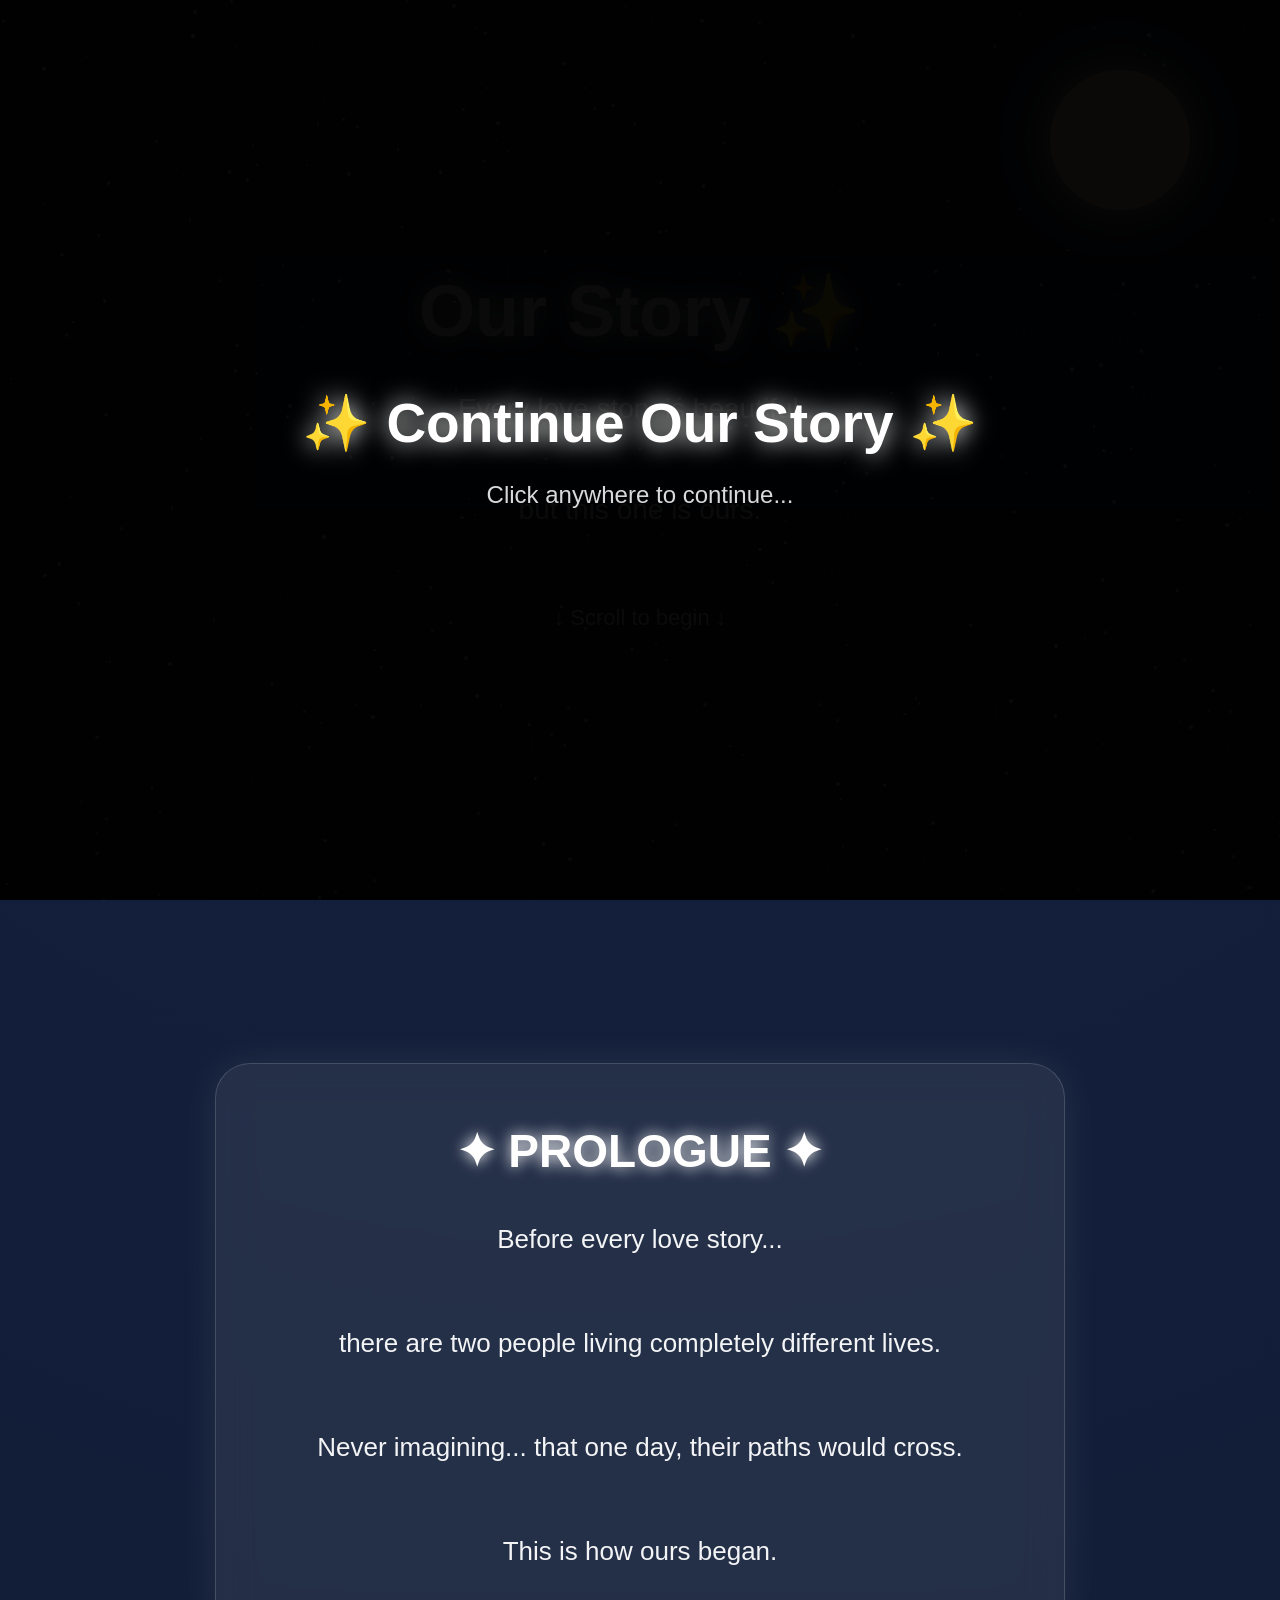
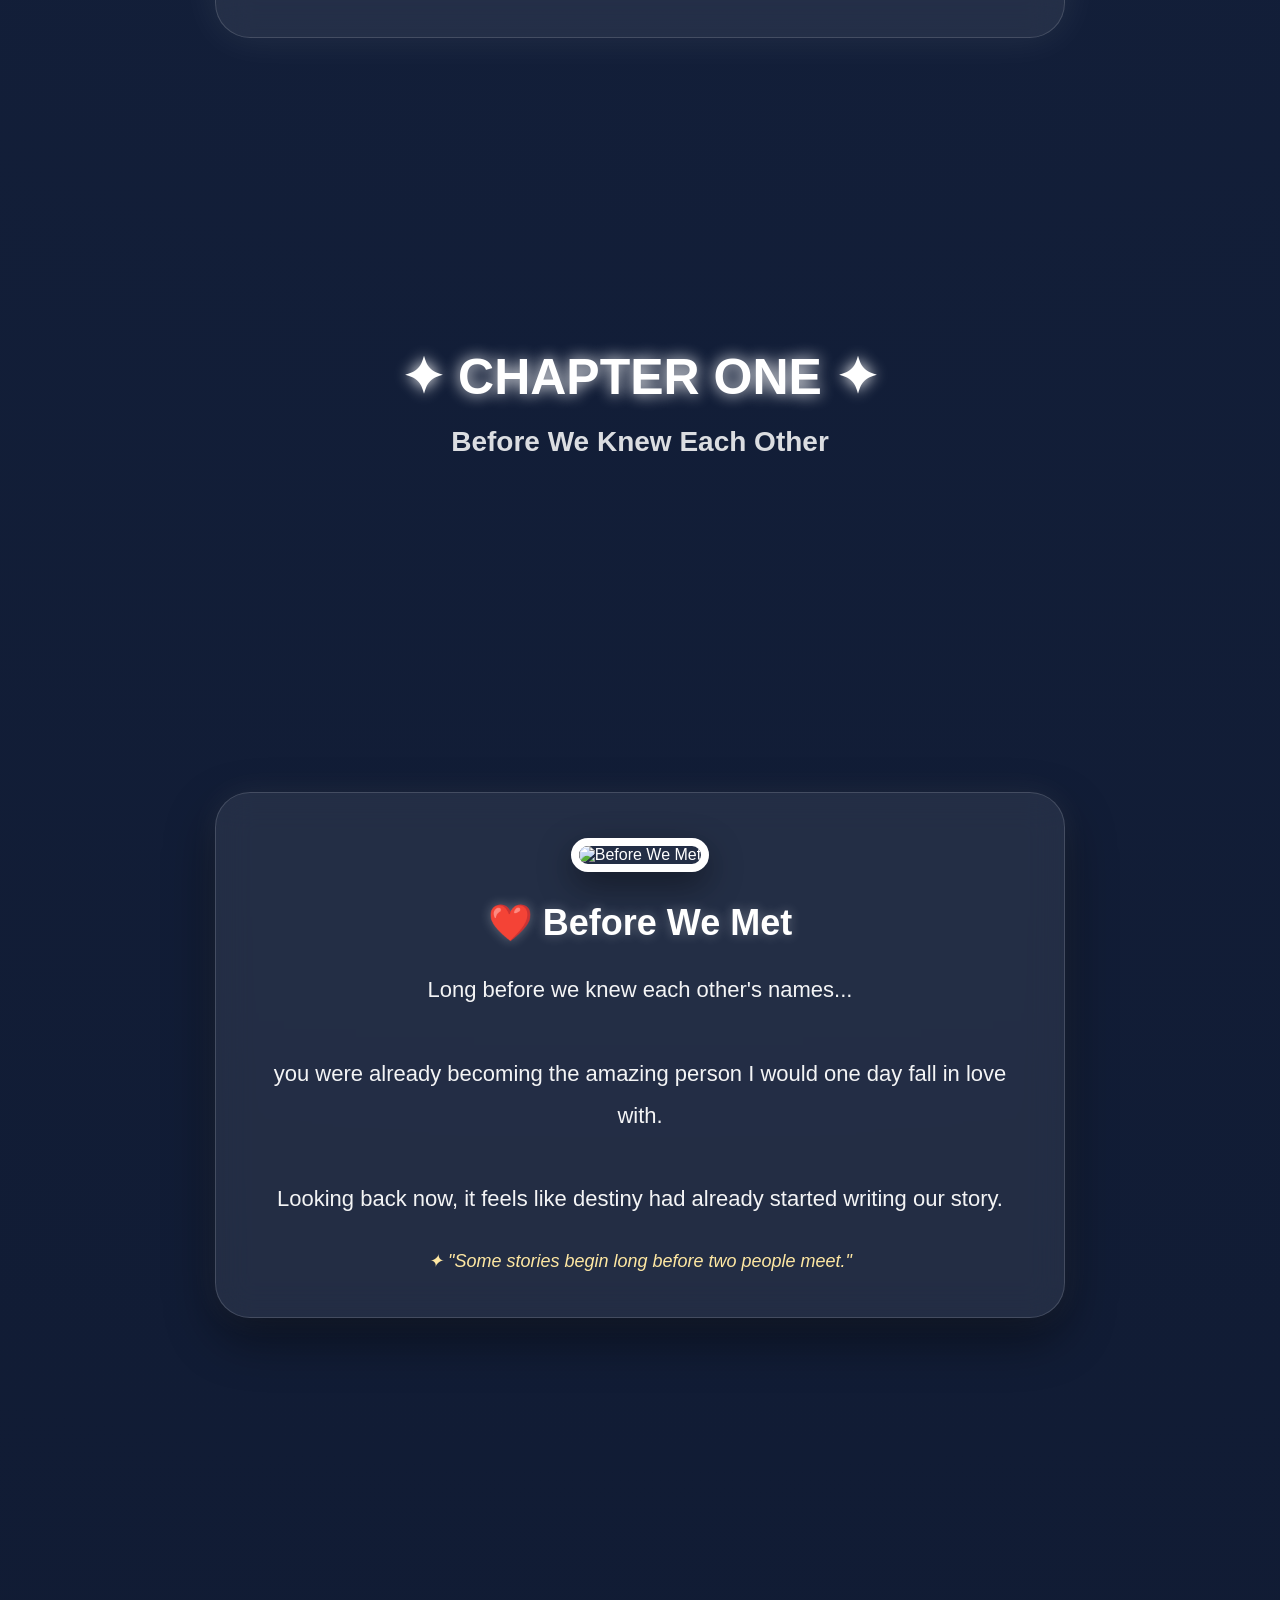
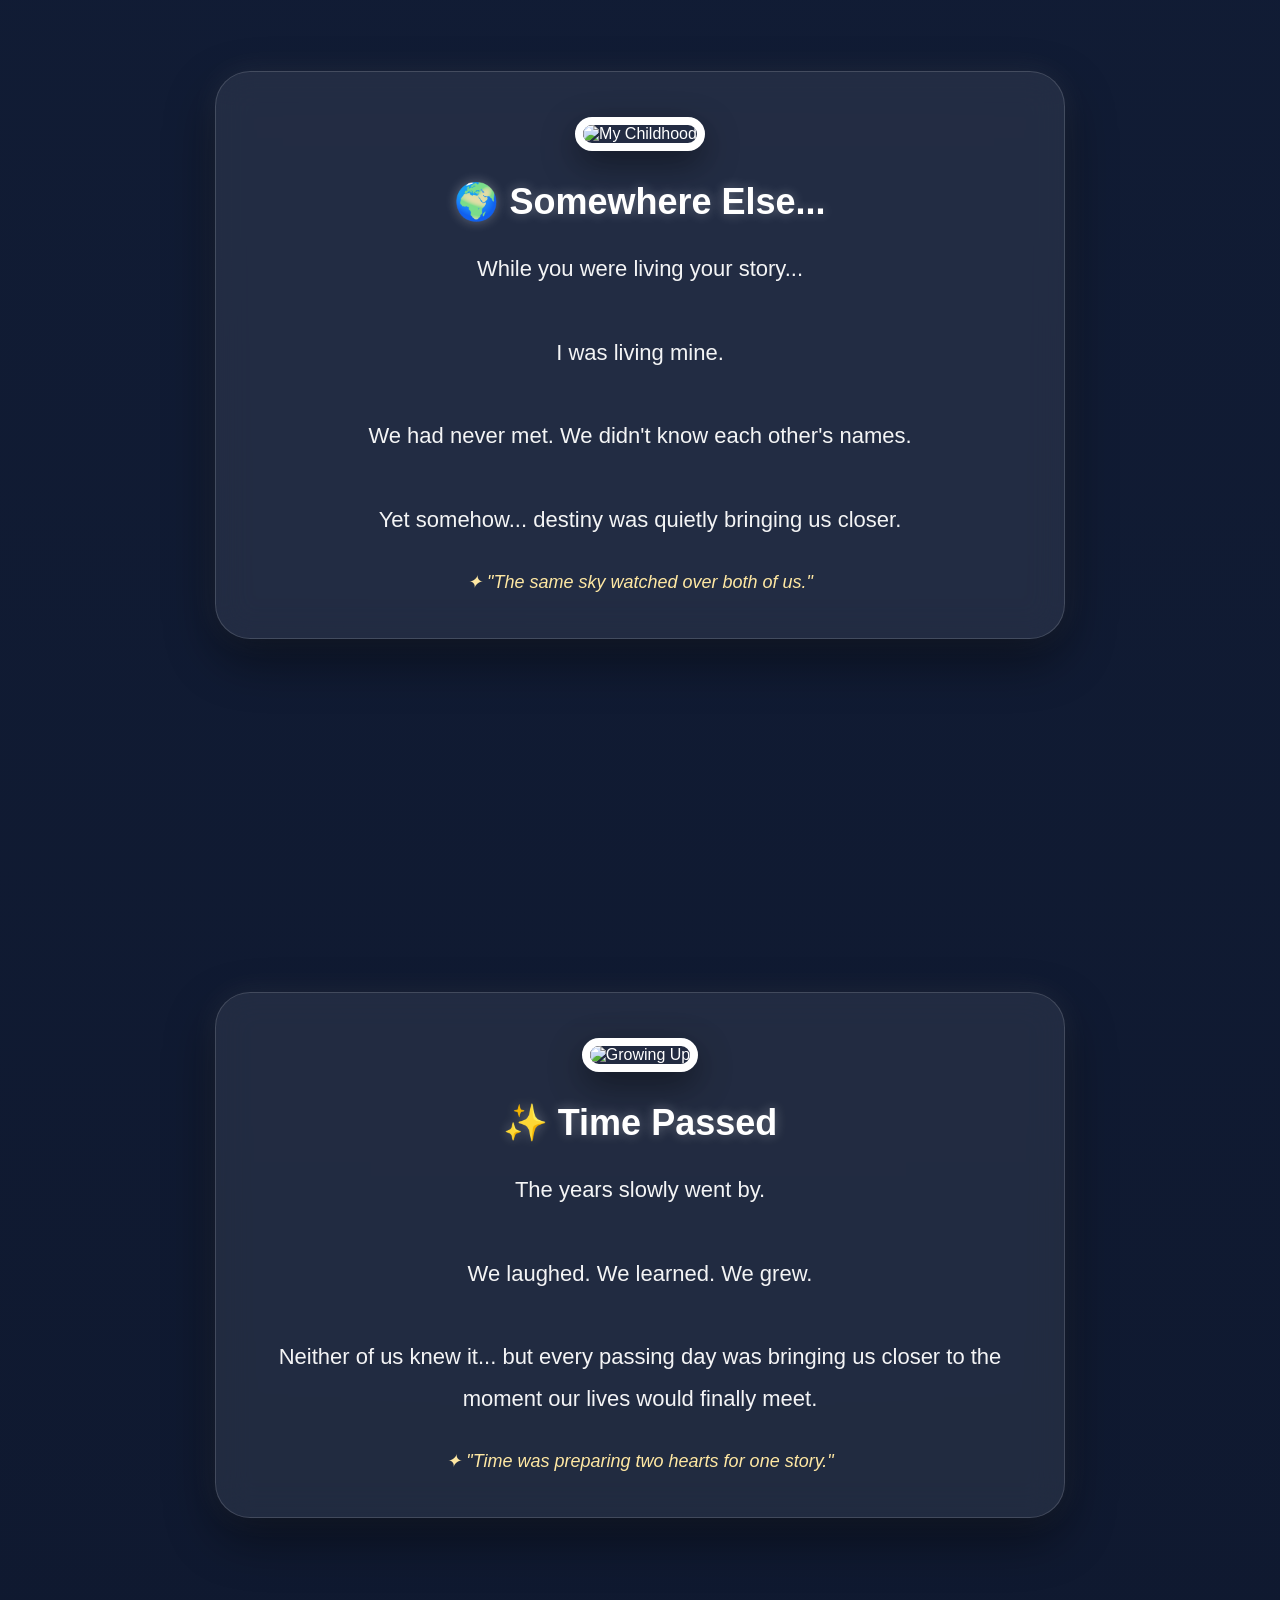
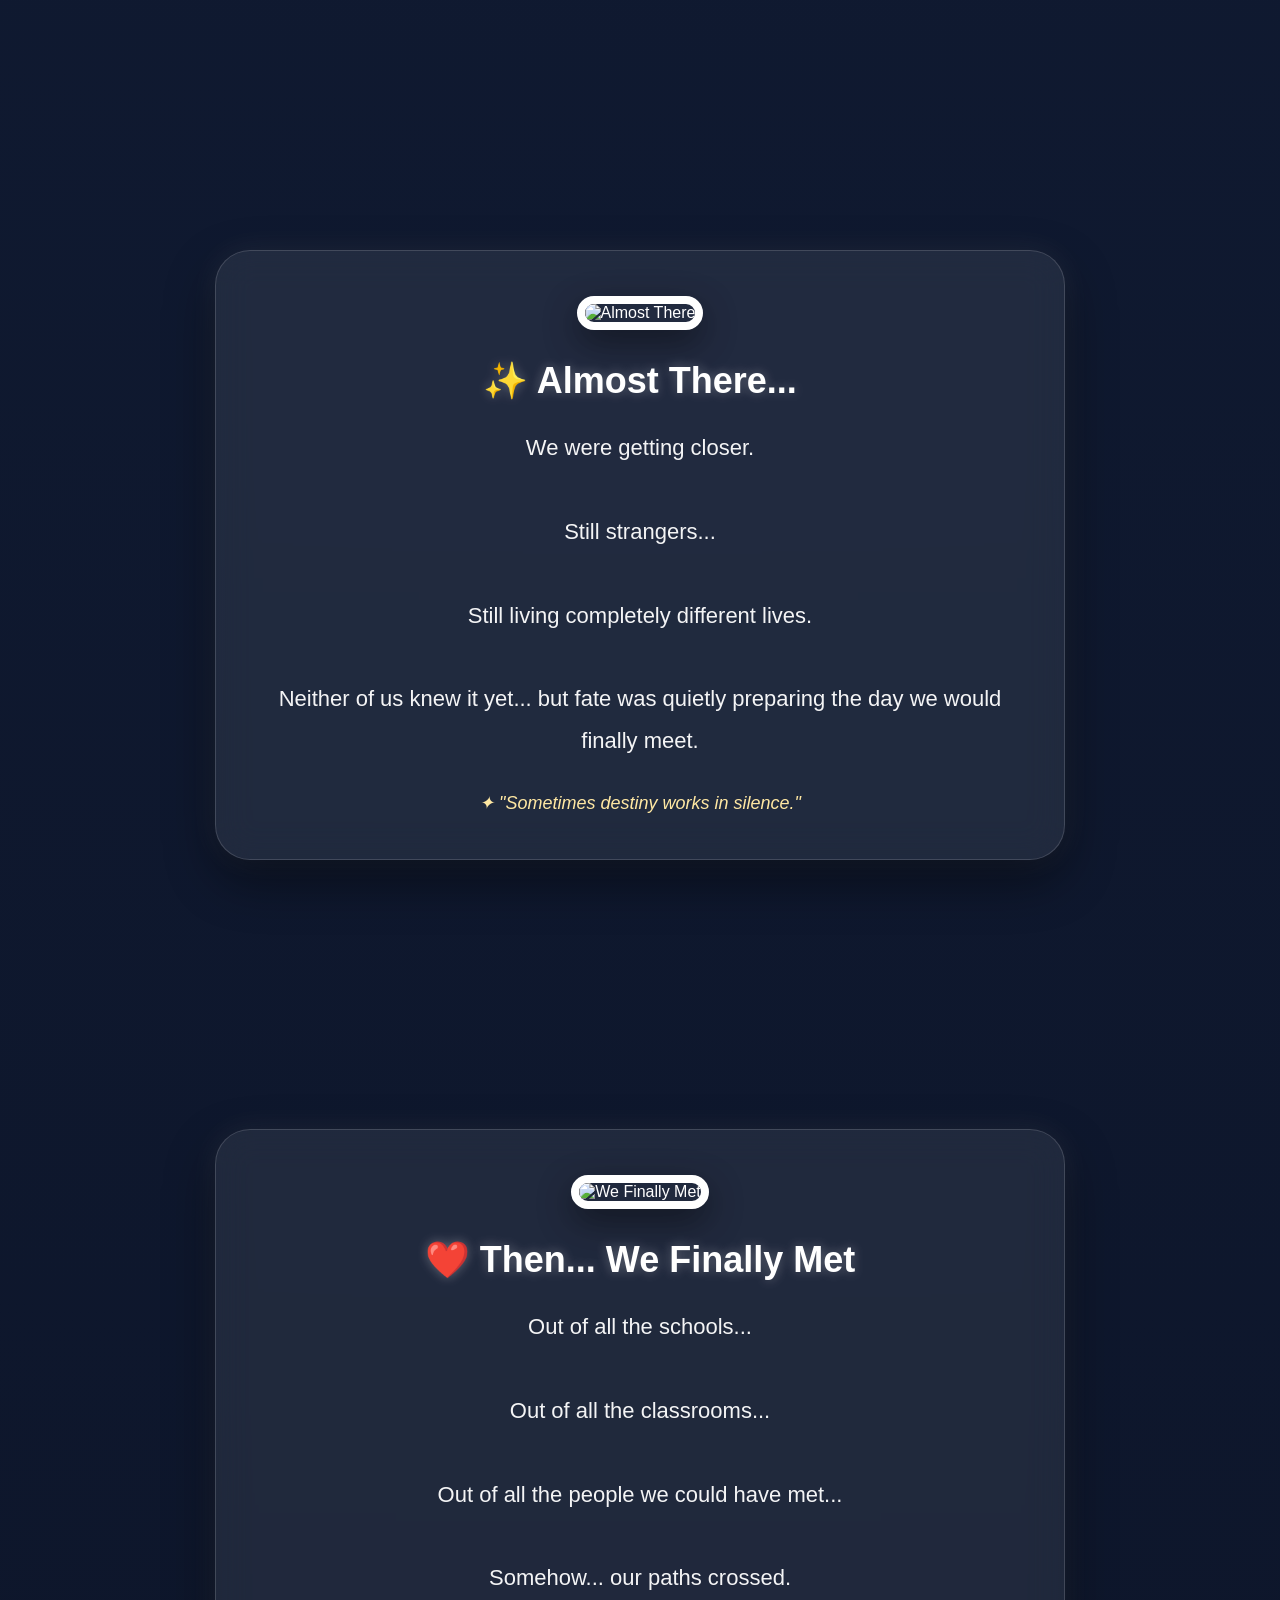
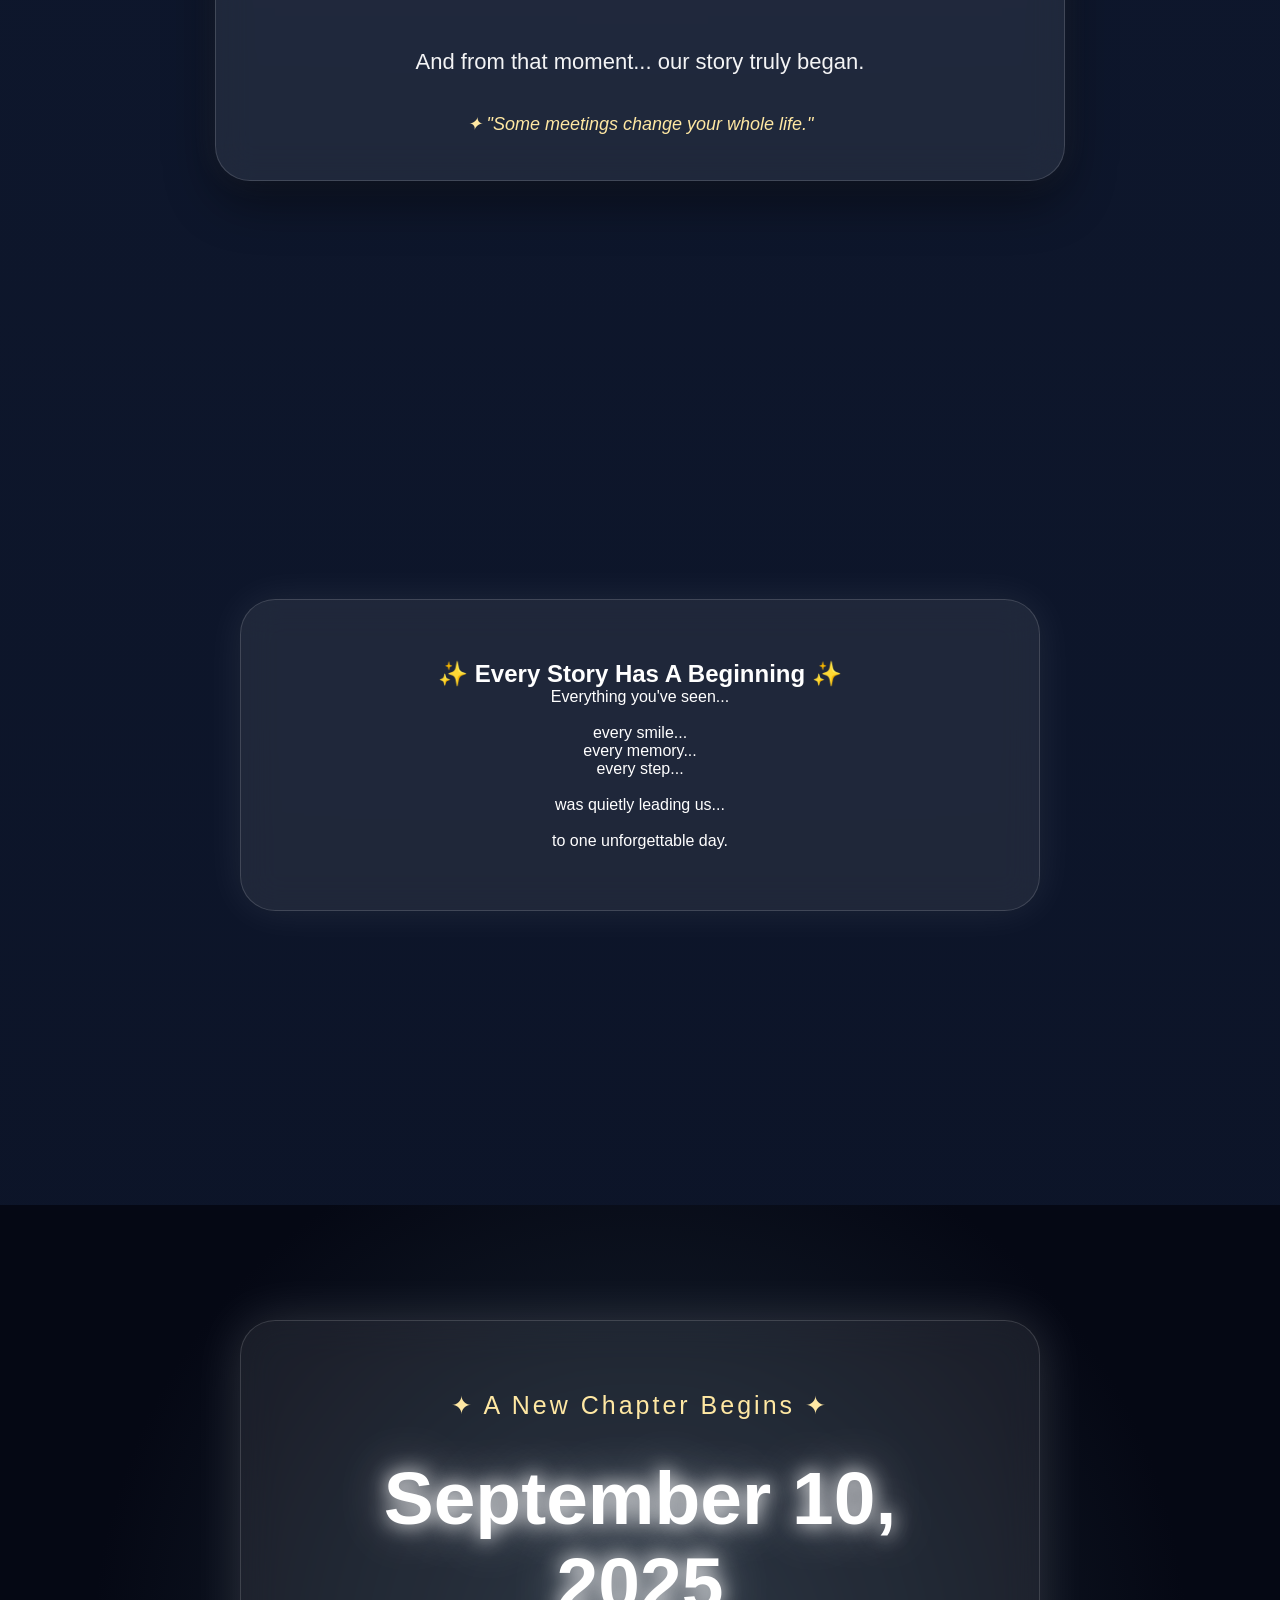
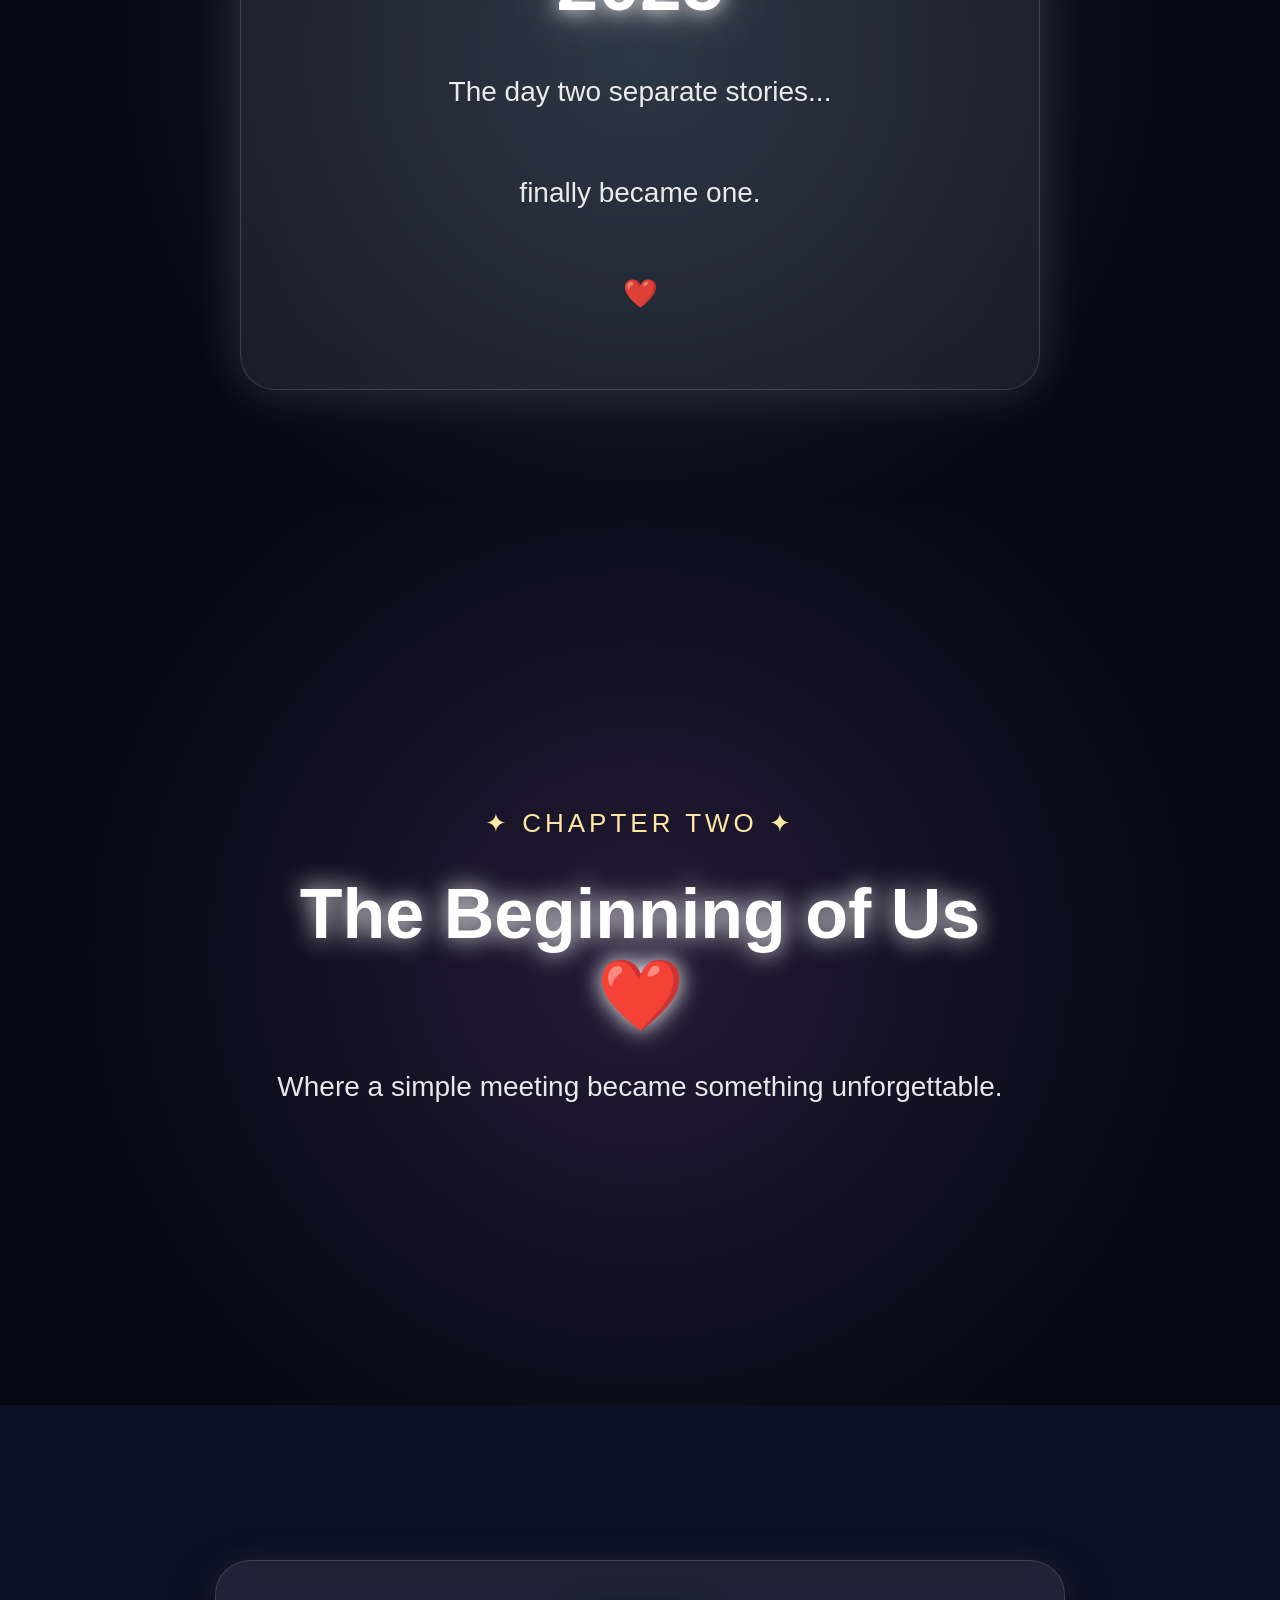
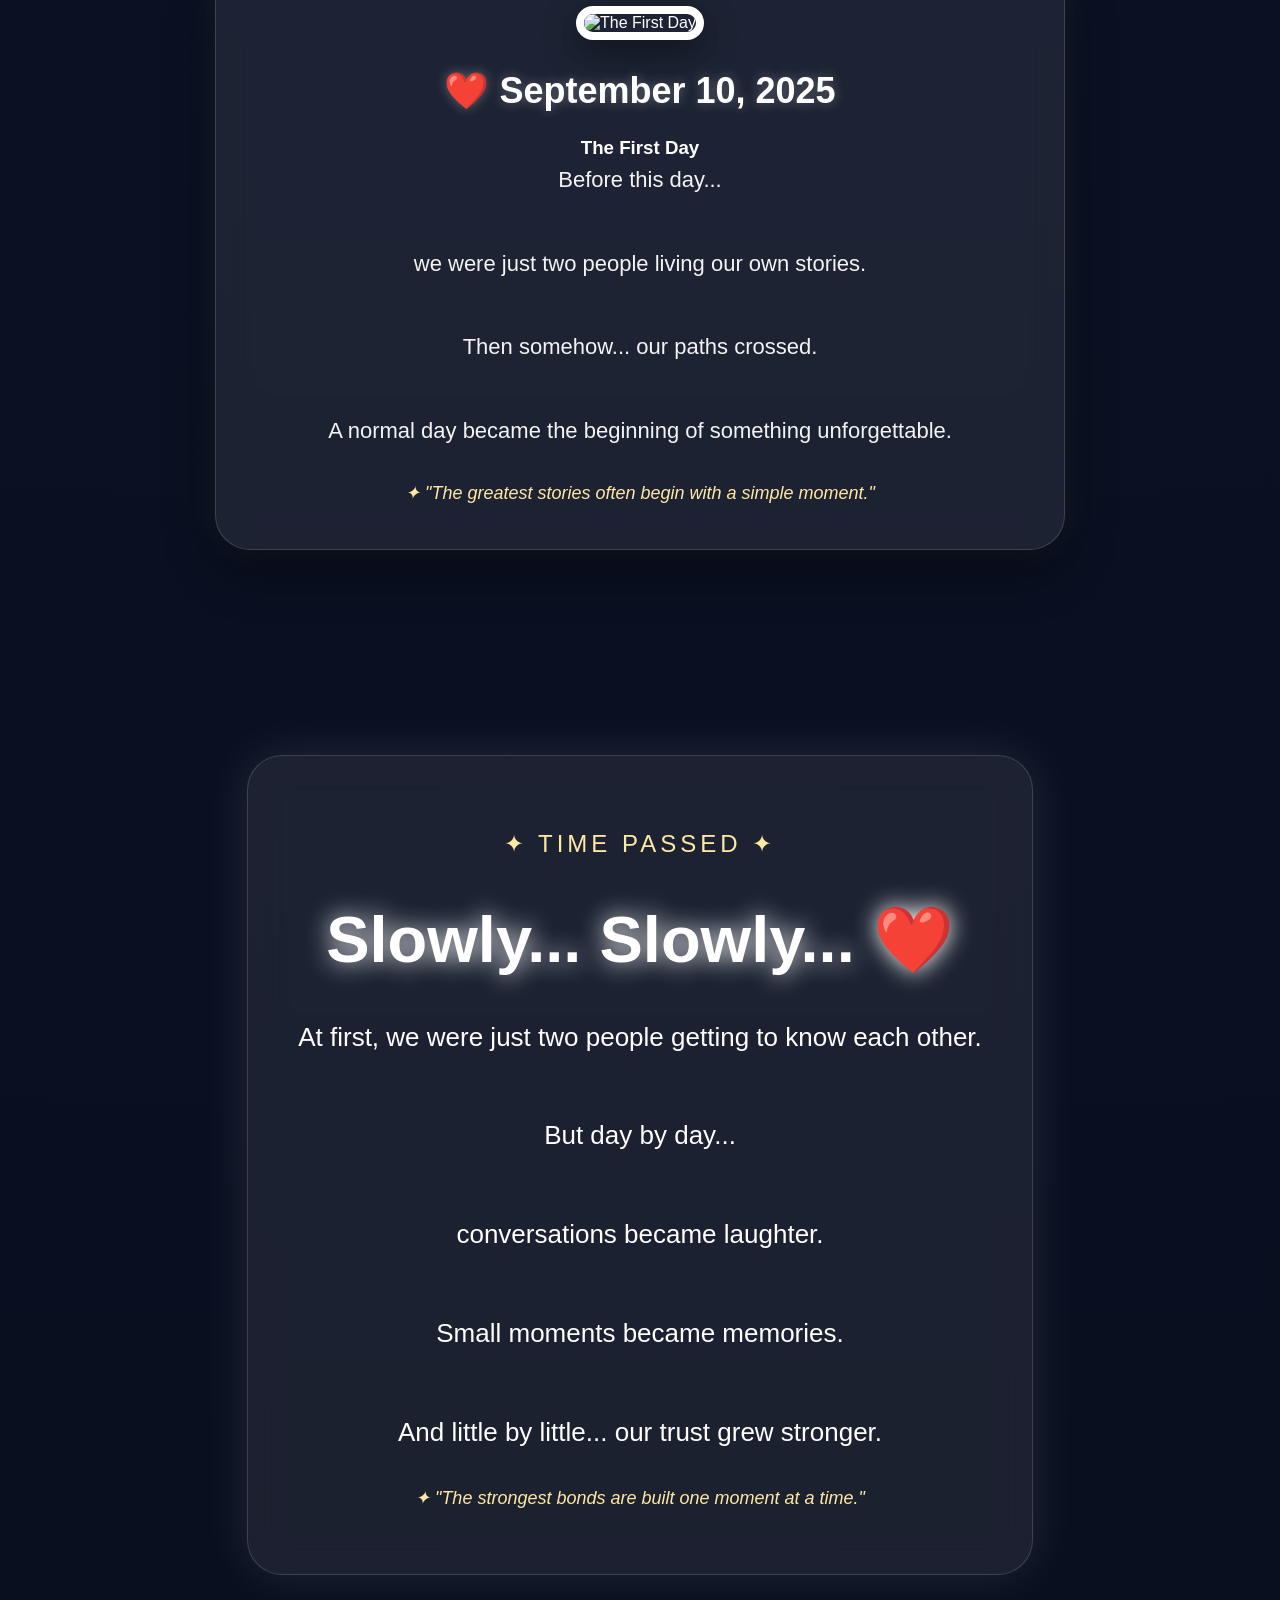
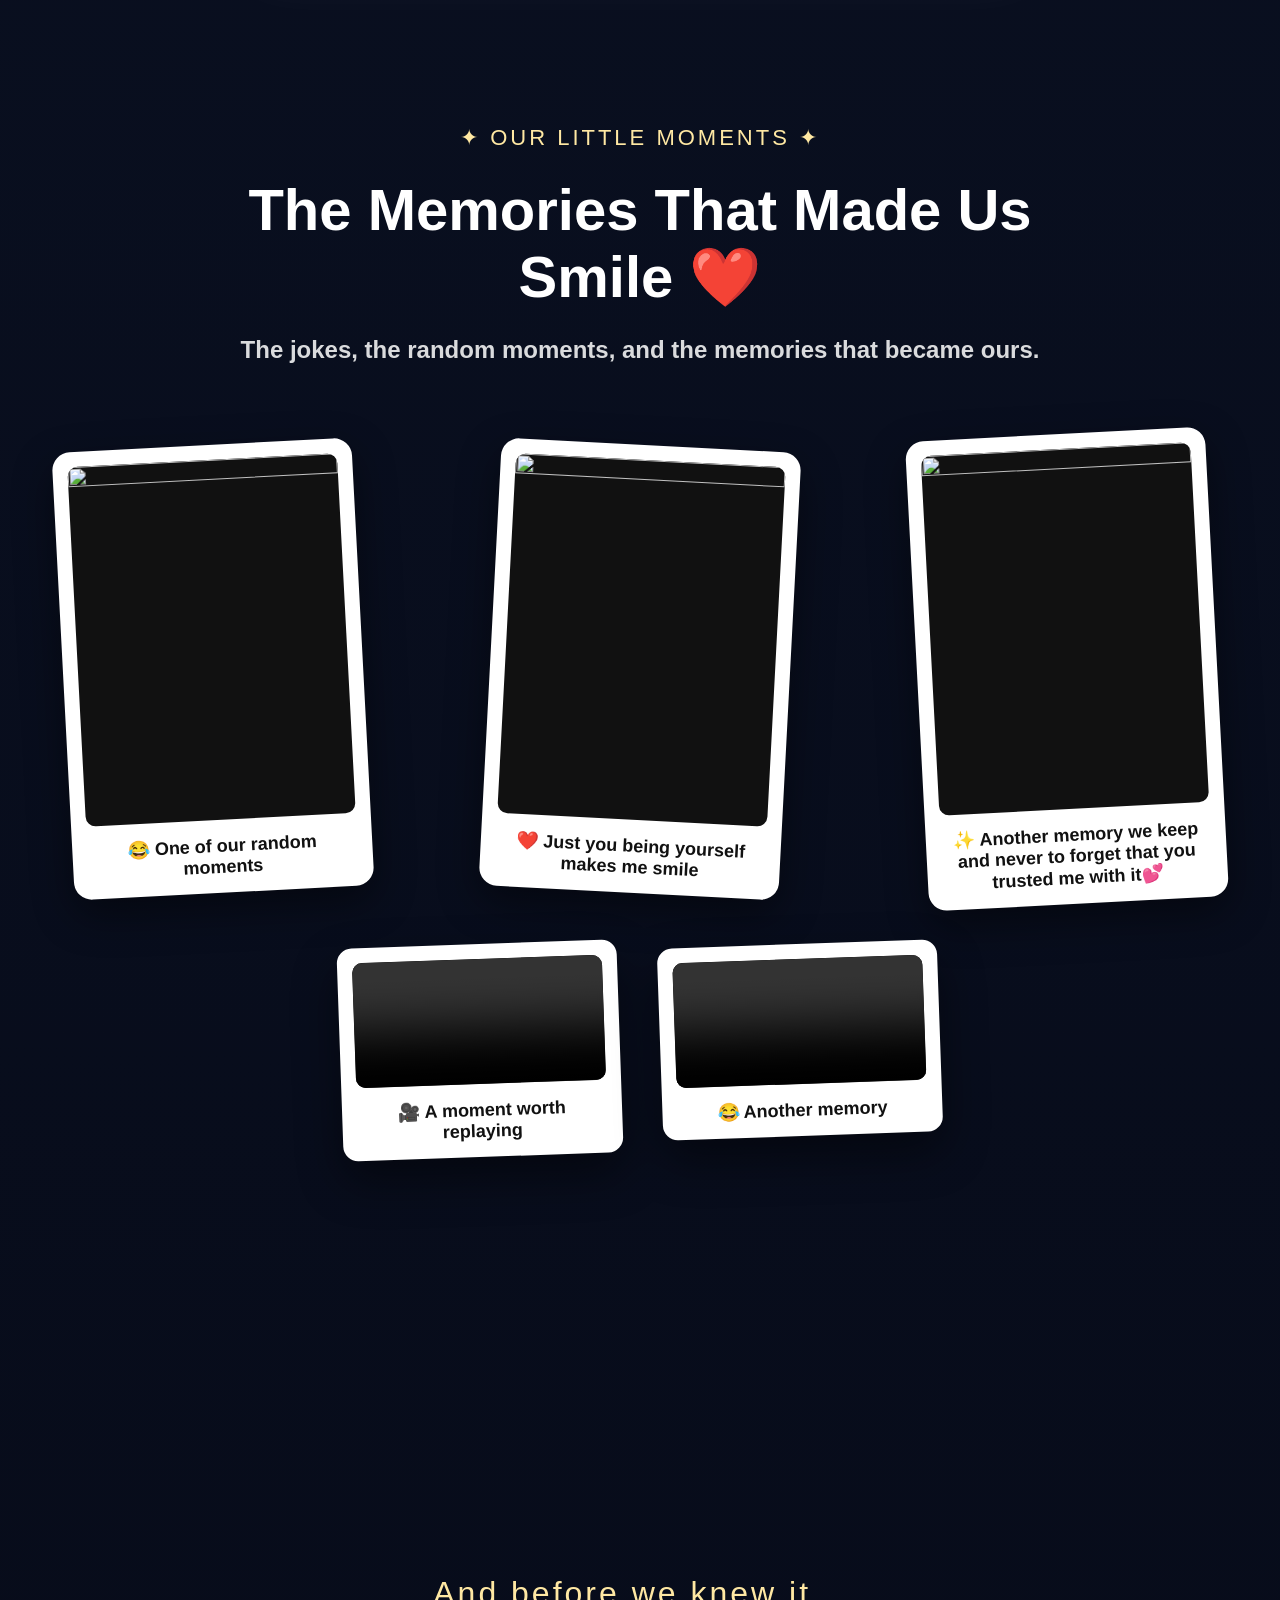
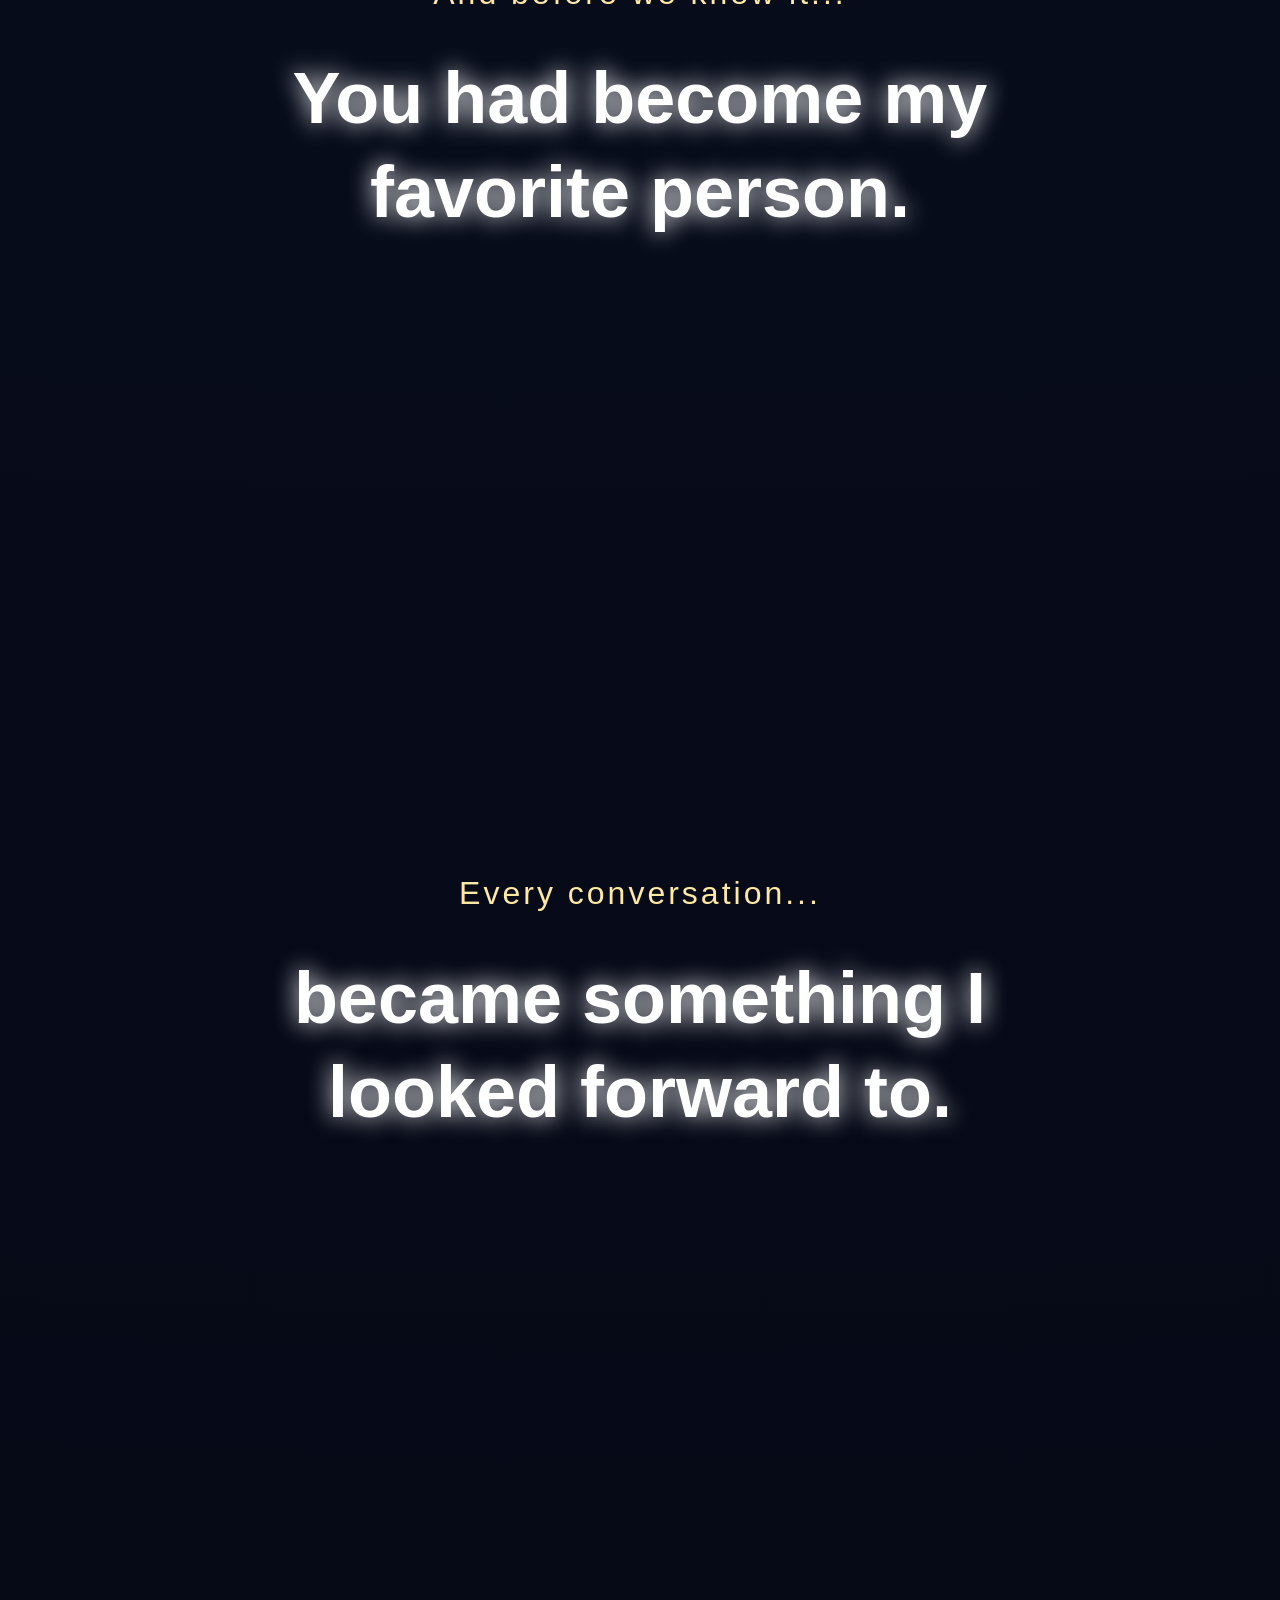
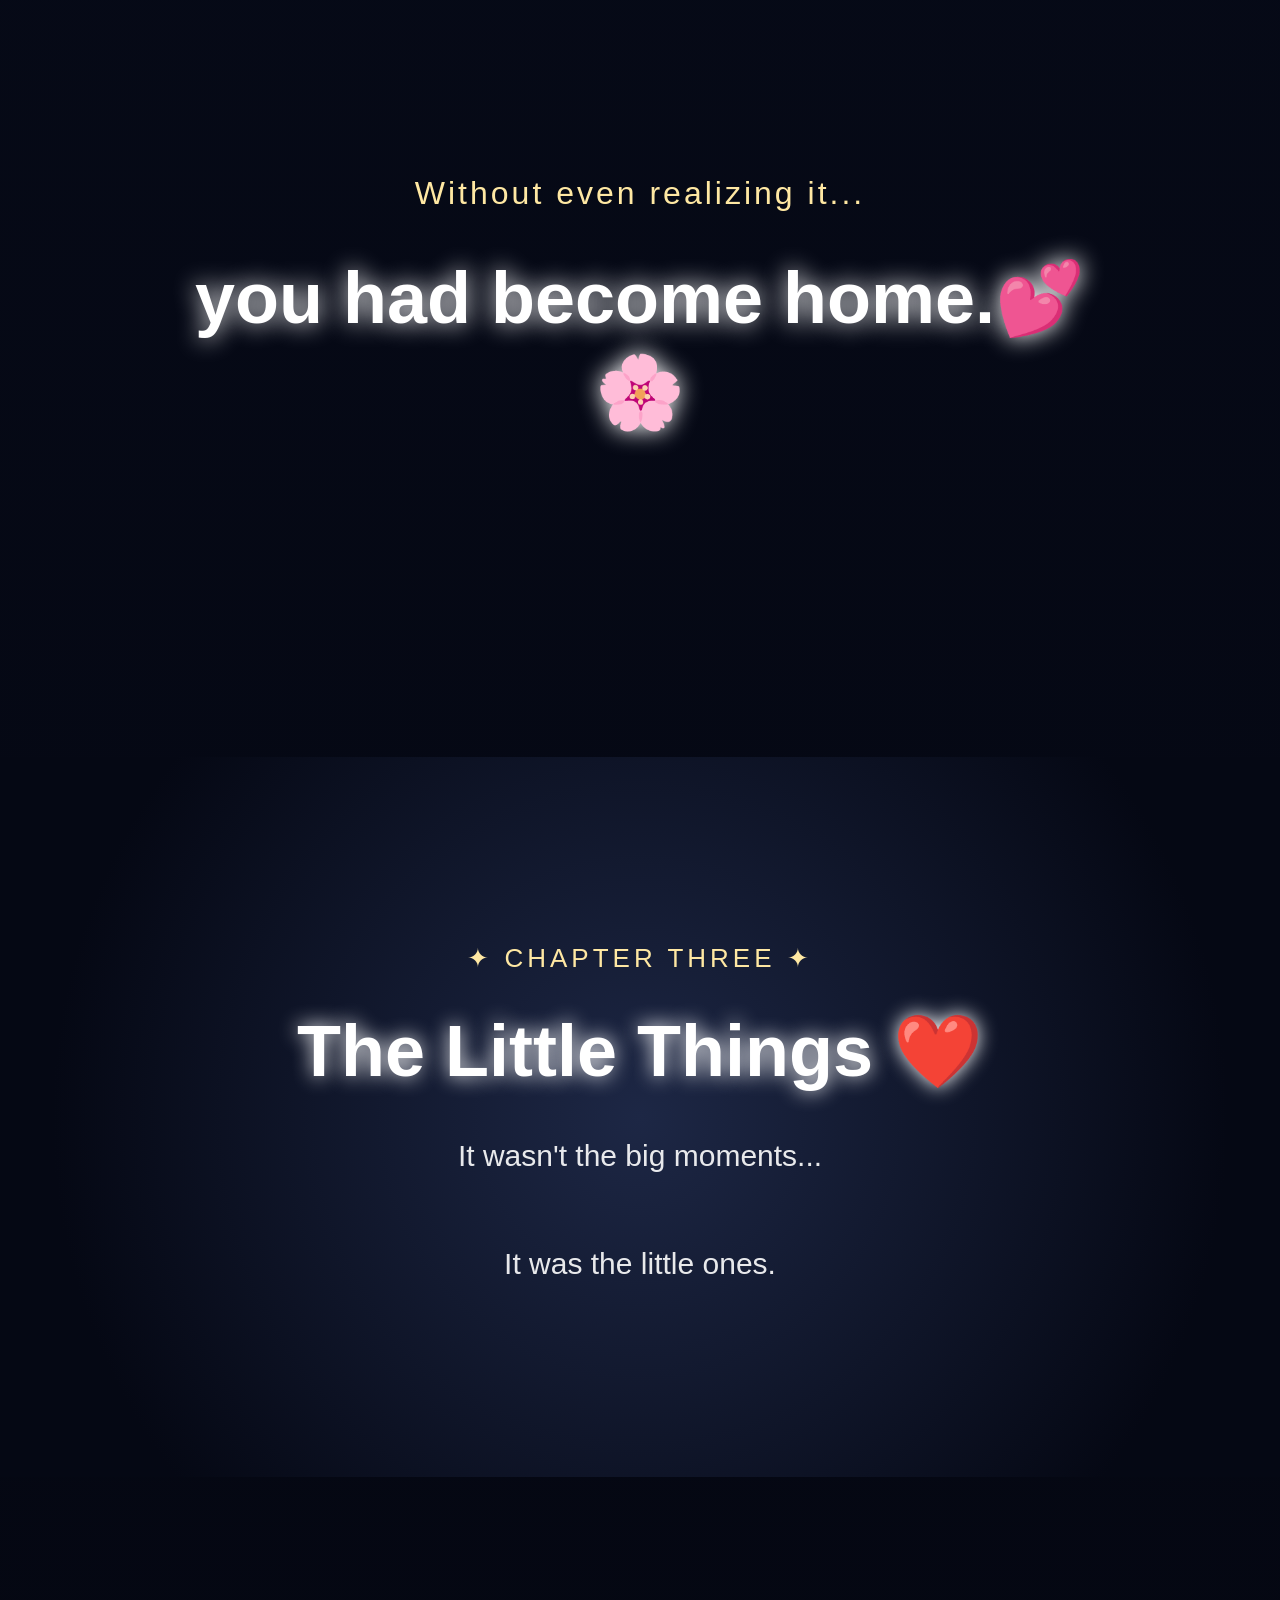
==== index.html @ c79a8e46 "Rename home.html to index.html" ====
<!DOCTYPE html>
<html lang="en">

<head>

    <meta charset="UTF-8">
    <meta name="viewport" content="width=device-width, initial-scale=1.0">

    <title>Our Story ❤️</title>

    <link rel="stylesheet" href="style.css">

</head>

<body class="story-page">

    <!-- Stars -->
    <div class="stars"></div>

    <!-- Moon -->
    <div class="moon"></div>

    <!-- ================= HERO ================= -->

    <section class="hero">

        <h1>Our Story ✨</h1>

        <p>

            Every love story is beautiful...

            <br><br>

            but this one is ours.

        </p>

        <div class="scroll">

            ↓ Scroll to begin ↓

        </div>

    </section>

    <!-- ================= PROLOGUE ================= -->

    <section class="prologue">

        <div class="prologue-card">

            <h2>✦ PROLOGUE ✦</h2>

            <p>

                Before every love story...

                <br><br>

                there are two people living completely different lives.

                <br><br>

                Never imagining...

                that one day,

                their paths would cross.

                <br><br>

                This is how ours began.

            </p>

        </div>

    </section>

    <!-- ================= CHAPTER ONE ================= -->

    <section class="chapter">

        <h2>✦ CHAPTER ONE ✦</h2>

        <h3>Before We Knew Each Other</h3>

    </section>

    <!-- ================= MEMORY 1 ================= -->

    <section class="memory">

    <div class="memory-card">

        <img src="images/IMG_20260731_130750_563.jpg" alt="Before We Met">

        <h2>❤️ Before We Met</h2>

        <p>

            Long before we knew each other's names...

            <br><br>

            you were already becoming the amazing person

            I would one day fall in love with.

            <br><br>

            Looking back now,

            it feels like destiny had already started

            writing our story.

        </p>

        <div class="quote">

            ✦ "Some stories begin long before two people meet."

        </div>

    </div>

</section>

    <!-- ================= MEMORY 2 ================= -->

<section class="memory">

    <div class="memory-card">

        <img src="images/IMG_20260731_130733_420.jpg" alt="My Childhood">

        <h2>🌍 Somewhere Else...</h2>

        <p>

            While you were living your story...

            <br><br>

            I was living mine.

            <br><br>

            We had never met.

            We didn't know each other's names.

            <br><br>

            Yet somehow...

            destiny was quietly bringing us closer.

        </p>

        <div class="quote">

            ✦ "The same sky watched over both of us."

        </div>

    </div>

</section>

    <!-- ================= MEMORY 3 ================= -->

<section class="memory">

    <div class="memory-card">

        <img src="images/IMG_20260731_132105_362.jpg" alt="Growing Up">

        <h2>✨ Time Passed</h2>

        <p>

            The years slowly went by.

            <br><br>

            We laughed.

            We learned.

            We grew.

            <br><br>

            Neither of us knew it...

            but every passing day was bringing us closer to the moment our lives would finally meet.

        </p>

        <div class="quote">

            ✦ "Time was preparing two hearts for one story."

        </div>

    </div>

</section>

<!-- ================= MEMORY 4 ================= -->

<section class="memory">

    <div class="memory-card">

        <img src="images/2025-05-19 19.07.18.png" alt="Almost There">

        <h2>✨ Almost There...</h2>

        <p>

            We were getting closer.

            <br><br>

            Still strangers...

            <br><br>

            Still living completely different lives.

            <br><br>

            Neither of us knew it yet...

            but fate was quietly preparing the day we would finally meet.

        </p>

        <div class="quote">

            ✦ "Sometimes destiny works in silence."

        </div>

    </div>

</section>

<!-- ================= MEMORY 5 ================= -->

<section class="memory">

    <div class="memory-card">

        <img src="images/IMG_20260731_010848_901.jpg" alt="We Finally Met">

        <h2>❤️ Then... We Finally Met</h2>

        <p>

            Out of all the schools...

            <br><br>

            Out of all the classrooms...

            <br><br>

            Out of all the people we could have met...

            <br><br>

            Somehow...

            our paths crossed.

            <br><br>

            And from that moment...

            our story truly began.

        </p>

        <div class="quote">

            ✦ "Some meetings change your whole life."

        </div>

    </div>

</section>

<!-- ================= TRANSITION ================= -->

<section class="ending">

    <div class="prologue-card">

        <h2>✨ Every Story Has A Beginning ✨</h2>

        <p>

            Everything you've seen...

            <br><br>

            every smile...

            <br>

            every memory...

            <br>

            every step...

            <br><br>

            was quietly leading us...

            <br><br>

            to one unforgettable day.

        </p>

    </div>

</section>

<!-- ================= SPECIAL DATE ================= -->

<section class="special-date">

    <div class="date-card">

        <p class="date-small">
            ✦ A New Chapter Begins ✦
        </p>

        <h2>
            September 10, 2025
        </h2>

        <p class="date-message">

            The day two separate stories...

            <br><br>

            finally became one.

            <br><br>

            ❤️

        </p>

    </div>

</section>

<!-- ================= CHAPTER TWO ================= -->

<section class="chapter chapter-two">

    <div class="chapter-card">

        <p>
            ✦ CHAPTER TWO ✦
        </p>

        <h2>
            The Beginning of Us ❤️
        </h2>

        <h3>
            Where a simple meeting became something unforgettable.
        </h3>

    </div>

</section>

<!-- ================= CHAPTER TWO MEMORY 1 ================= -->

<section class="memory chapter-two-memory">

    <div class="memory-card">

        <img src="images/IMG_20260731_160556_103.jpg" alt="The First Day">

        <h2>
            ❤️ September 10, 2025
        </h2>

        <h3>
            The First Day
        </h3>

        <p>

            Before this day...

            <br><br>

            we were just two people living our own stories.

            <br><br>

            Then somehow...

            our paths crossed.

            <br><br>

            A normal day became the beginning of something unforgettable.

        </p>

        <div class="quote">

            ✦ "The greatest stories often begin with a simple moment."

        </div>

    </div>

</section>

<!-- ================= TRUST GROWTH SCENE ================= -->

<section class="trust-scene">

    <div class="trust-card">

        <p>
            ✦ TIME PASSED ✦
        </p>

        <h2>
            Slowly... Slowly... ❤️
        </h2>

        <p>

            At first, we were just two people
            getting to know each other.

            <br><br>

            But day by day...

            <br><br>

            conversations became laughter.

            <br><br>

            Small moments became memories.

            <br><br>

            And little by little...

            our trust grew stronger.

        </p>

        <div class="quote">

            ✦ "The strongest bonds are built one moment at a time."

        </div>

    </div>

</section>

<!-- ================= GOOFY MEMORIES GALLERY ================= -->

<section class="gallery">

    <div class="gallery-title">

        <p>
            ✦ OUR LITTLE MOMENTS ✦
        </p>

        <h2>
            The Memories That Made Us Smile ❤️
        </h2>

        <h3>
            The jokes, the random moments,
            and the memories that became ours.
        </h3>

    </div>


    <div class="gallery-grid">


        <!-- PHOTO 1 -->

        <div class="photo-card">

            <img src="images/IMG_20260731_010931_132.jpg">

            <p>
                😂 One of our random moments
            </p>

        </div>


        <!-- PHOTO 2 -->

        <div class="photo-card">

            <img src="images/IMG_20260731_160327_457.jpg">

            <p>
                ❤️ Just you being yourself makes me smile
            </p>

        </div>


        <!-- PHOTO 3 -->

        <div class="photo-card">

            <img src="images/IMG_20260731_162504_983.jpg">

            <p>
                ✨ Another memory we keep and never to forget that you trusted me with it💕
            </p>

        </div>



        <!-- VIDEO 1 -->

        <div class="video-card">

            <video controls>

                <source src="videos/VID_22171017_023219_866.mp4" type="video/mp4">

                type="video/mp4">

            </video>


            <p>
                🎥 A moment worth replaying
            </p>

        </div>



        <!-- VIDEO 2 -->

        <div class="video-card">

            <video controls>

                <source src="videos/VID_29640628_100243_461.mp4" type="video/mp4">

                type="video/mp4">

            </video>


            <p>
                😂 Another memory
            </p>

        </div>


    </div>


</section>

<audio id="bgMusic">
    <source src="music/fromthestart.mp3" type="audio/mpeg">
</audio>

<audio id="notificationsound" preload="auto">
    <source src="music/notificationsound.mp3" type="audio/mpeg">
</audio>

<audio id="typingSound" preload="auto">
    <source src="music/typing.mp3" type="audio/mpeg">
</audio>

<!-- ================= MUSIC START SCREEN ================= -->

<div id="musicOverlay">

    <div class="overlay-content">

        <h2>✨ Continue Our Story ✨</h2>

        <p>Click anywhere to continue...</p>

    </div>

</div>

<!-- ================= MOVIE PAUSE ================= -->

<section class="movie-pause">

    <div class="pause-text">

        <p class="line1">
            And before we knew it...
        </p>

        <p class="line2">
            You had become my favorite person.
        </p>

    </div>

</section>

<section class="movie-pause">

    <div class="pause-text">

        <p class="line1">
            Every conversation...
        </p>

        <p class="line2">
            became something I looked forward to.
        </p>

    </div>

</section>

<section class="movie-pause">

    <div class="pause-text">

        <p class="line1">
            Without even realizing it...
        </p>

        <p class="line2">
            you had become home.💕🌸
        </p>

    </div>

</section>

<div class="fireflies"></div>

<!-- ================= CHAPTER THREE ================= -->

<section class="chapter chapter-three music-zone" id="musicScene">

    <div class="chapter-card">

        <p>
            ✦ CHAPTER THREE ✦
        </p>

        <h2>
            The Little Things ❤️
        </h2>

        <h3>
            It wasn't the big moments...
            <br><br>
            It was the little ones.
        </h3>

    </div>

</section>


<!-- ================= CHAPTER THREE CINEMATIC CHAT MEMORIES ================= -->


<section class="story-memory">

    <img src="images/Screenshot_2026-07-31-22-22-05.png">

    <div class="story-caption">

        <p>
            Every morning...
        </p>

        <h2>
            somehow became brighter.
        </h2>

    </div>

</section>



<section class="story-memory">

    <img src="images/Screenshot_2026-07-31-22-23-56.png">

    <div class="story-caption">

        <p>
            Because I knew...
        </p>

        <h2>
            I'd get to talk to you.
        </h2>

    </div>

</section>



<section class="story-memory">

    <img src="images/Screenshot_2026-07-31-22-18-54.png">

    <div class="story-caption">

        <p>
            Somehow...
        </p>

        <h2>
            your messages became my favorite notifications.
        </h2>

    </div>

</section>



<section class="story-memory">

    <img src="images/Screenshot_2026-07-31-22-29-11.png">

    <div class="story-caption">

        <p>
            I never got tired...
        </p>

        <h2>
            of hearing about your day.
        </h2>

    </div>

</section>



<section class="story-memory">

    <img src="images/Screenshot_2026-07-31-22-35-17.png">

    <div class="story-caption">

        <p>
            We could talk...
        </p>

        <h2>
            about absolutely nothing...
        </h2>

    </div>

</section>



<section class="story-memory">

    <img src="images/Screenshot_2026-07-31-22-36-12.png">

    <div class="story-caption">

        <p>
            Yet somehow...
        </p>

        <h2>
            those became my favorite conversations.
        </h2>

    </div>

</section>



<section class="story-memory">

    <img src="images/Screenshot_2026-07-31-22-37-26.png">

    <div class="story-caption">

        <p>
            You never had to be perfect...
        </p>

        <h2>
            because you were already enough.
        </h2>

    </div>

</section>



<section class="story-memory">

    <img src="images/Screenshot_2026-07-31-22-34-33.png">

    <div class="story-caption">

        <p>
            Without realizing it...
        </p>

        <h2>
            you became my favorite part of every day.
        </h2>

    </div>

</section>



<!-- ================= CHAPTER THREE MESSAGES ================= -->

<section class="messages-section">

    <div class="messages-header">

        <div class="messages-title">

            <p>
                ✦ THE LITTLE THINGS ✦
            </p>

            <h2>
                The Messages I Never Wanted To Forget ❤️
            </h2>

            <h3>
                Small conversations...
                <br><br>
                that became some of my favorite memories.
            </h3>

        </div>

    </div>


    <!-- MESSAGE MEMORY 1 -->

    <div class="chat-memory">

        <div class="chat-text">

            <div class="message-bubble her">

                Her:
                <br>
                "Morning hun❤️"

            </div>


            <div class="message-bubble me">

                Me:
                <br>
                "Good morning princess💋😊"

            </div>


            <p class="memory-caption">

                ✦ Somehow, even a simple message from you
                could make my whole day better.

            </p>

        </div>

    </div>



    <!-- MESSAGE MEMORY 2 -->


    <div class="chat-memory reverse">

        <div class="chat-text">

            <div class="message-bubble her">

                Her:
                <br>
                "How was your day?"

            </div>


            <div class="message-bubble me">

                Me:
                <br>
                "My day was good.. maybe yours❤️"

            </div>


            <p class="memory-caption">

                ✦ It was never about what we talked about...
                <br>
                it was about who I was talking to.

            </p>

        </div>

    </div>



</section>

<!-- ================= FINAL PHONE SCENE ================= -->

<section class="final-scene">

    <div class="hand"></div>

    <div id="iphone">

        <div id="lockScreen">

            <div id="notificationCard">

                <strong>Instagram</strong>
                <br>
                You have a new message ❤️

            </div>

        </div>


        <div id="instagramScreen">

            <div class="ig-header">

    <img src="images/IMG_20260731_010424_592.jpg" class="profile-pic">

    <div class="profile-info">

        <strong>mon lumiere🌸✨</strong>

        <span>Active now</span>

    </div>

</div>


            <div class="chat-area" id="chatArea">


                <div class="chat-message mine">

                    <div class="bubble">

                        <span id="typingMessage"></span>

                    </div>

                    <span class="time">
                        12:00 AM
                    </span>

                    <span class="seen">
                        Seen
                    </span>

                </div>


                <div id="typingIndicator">
                    typing...
                </div>


            </div>


            <div class="send-area">

                <button id="sendButton">
                    ✈
                </button>

            </div>


            <div id="replyBox">

                <input 
                id="replyInput"
                placeholder="Reply to the message ❤️">


                <button id="replySend">
                    ❤️
                </button>

            </div>


        </div>

    </div>


</section>


<section class="ultimate-ending">

    <div id="endingText"></div>

</section>

<script src="home.js"></script>

</body>

</html>
---- style.css ----
/* =====================================
   OUR STORY
   Login Page
===================================== */

*{
    margin:0;
    padding:0;
    box-sizing:border-box;
}

body{
    font-family:'Segoe UI',sans-serif;
}

.login-page,
.welcome-page{
    overflow:hidden;
}

.story-page{
    overflow-x:hidden;
}

/* ================================
   NIGHT SKY
================================ */

.login-page{

    width:100vw;
    height:100vh;

    display:flex;

    justify-content:center;
    align-items:center;

    position:relative;

    background:
    radial-gradient(circle at top,#14213d 0%,#050814 55%,#000000 100%);

}

/* ================================
   STARS
================================ */

.stars{

    position:absolute;

    inset:0;

    overflow:hidden;

}

/* Each star created by JavaScript */

.star{

    position:absolute;

    background:white;

    border-radius:50%;

    opacity:.75;

    animation:twinkle infinite ease-in-out;

}

@keyframes twinkle{

    0%,100%{

        opacity:.2;
        transform:scale(.8);

    }

    50%{

        opacity:1;
        transform:scale(1.5);

    }

}

/* ================================
   MOON
================================ */

.moon{

    position:absolute;

    width:140px;
    height:140px;

    border-radius:50%;

    top:70px;
    right:90px;

    background:#f7f2d2;

    box-shadow:
    0 0 40px #fff4c2,
    0 0 90px rgba(255,255,220,.35);

}

/* ================================
   GLASS CARD
================================ */

.container{

    width:90%;
    max-width:700px;

    text-align:center;

    padding:50px;

    border-radius:30px;

    background:rgba(255,255,255,.08);

    border:1px solid rgba(255,255,255,.15);

    backdrop-filter:blur(18px);

    z-index:5;

    color:white;

    box-shadow:
    0 0 40px rgba(255,255,255,.08);

}

/* ================================
   TEXT
================================ */

.smallTitle{

    font-size:24px;

    margin-bottom:20px;

    letter-spacing:2px;

    color:#ffe8a3;

}

#typing{

    min-height:150px;

    font-size:48px;

    line-height:1.3;

    text-shadow:0 0 15px white;

}

.description{

    margin-top:20px;

    font-size:20px;

    line-height:1.7;

    opacity:.9;

}

/* ================================
   LOGIN
================================ */

#loginBox{

    margin-top:45px;

}

input{

    width:100%;

    padding:18px;

    border:none;

    outline:none;

    border-radius:18px;

    font-size:18px;

    text-align:center;

    margin-bottom:20px;

}

button{

    width:100%;

    padding:18px;

    border:none;

    border-radius:18px;

    font-size:19px;

    cursor:pointer;

    background:white;

    transition:.3s;

}

button:hover{

    transform:translateY(-4px);

    box-shadow:0 0 20px white;

}

#error{

    margin-top:18px;

    color:#ffbcbc;

    font-size:18px;

}

/* ================================
   MOBILE
================================ */

@media(max-width:768px){

    .container{

        padding:30px;

    }

    #typing{

        font-size:34px;

        min-height:120px;

    }

    .description{

        font-size:18px;

    }

    .moon{

        width:90px;
        height:90px;

        right:30px;
        top:30px;

    }

}
/* =====================================
   WELCOME PAGE
===================================== */

.welcome-page{

    width:100vw;

    height:100vh;

    display:flex;

    justify-content:center;

    align-items:center;

    background:

    radial-gradient(
        circle at center,
        #182848,
        #050814 70%
    );

    overflow:hidden;

    transition:2s;

}


/* =====================================
   WELCOME CARD
===================================== */

.welcome-card{

    width:90%;

    max-width:700px;

    padding:60px 40px;

    text-align:center;

    color:white;

    background:

    rgba(255,255,255,.08);

    border:

    1px solid rgba(255,255,255,.2);

    backdrop-filter:blur(20px);

    border-radius:35px;

    box-shadow:

    0 0 50px rgba(255,255,255,.15);

    z-index:5;

}


/* =====================================
   TEXT
===================================== */

#welcomeTitle{

    font-size:55px;

    margin-bottom:30px;

    text-shadow:

    0 0 20px white;

}


#welcomeMessage{

    font-size:24px;

    line-height:1.8;

    opacity:.9;

    min-height:90px;

}


/* =====================================
   BUTTON
===================================== */

.welcome-card button{

    margin-top:45px;

    width:auto;

    padding:

    18px 45px;


    border-radius:50px;

    font-size:20px;

    background:white;

    color:#111;

}


.welcome-card button:hover{

    box-shadow:

    0 0 30px white;

    transform:translateY(-5px);

}



/* =====================================
   MOBILE
===================================== */

@media(max-width:768px){


#welcomeTitle{

    font-size:38px;

}


#welcomeMessage{

    font-size:18px;

}


}
/* =====================================
   STORY PAGE
===================================== */

.story-page{

    background:
    radial-gradient(circle at top,#14213d 0%,#050814 60%,#000 100%);

    color:white;

    overflow-x:hidden;

}

/* =====================================
   HERO
===================================== */

.hero{

    min-height:100vh;

    display:flex;

    flex-direction:column;

    justify-content:center;

    align-items:center;

    text-align:center;

    position:relative;

    z-index:5;

    padding:30px;

}

.hero h1{

    font-size:72px;

    text-shadow:0 0 25px white;

    margin-bottom:30px;

}

.hero p{

    font-size:28px;

    line-height:1.8;

    max-width:700px;

}

.scroll{

    margin-top:70px;

    font-size:22px;

    animation:bounce 2s infinite;

}

@keyframes bounce{

    0%,100%{

        transform:translateY(0);

    }

    50%{

        transform:translateY(12px);

    }

}
/* =====================================
   PROLOGUE
===================================== */

.prologue{

    min-height:100vh;

    display:flex;

    justify-content:center;

    align-items:center;

    padding:60px 20px;

    position:relative;

    z-index:5;

}

.prologue-card{

    width:90%;

    max-width:850px;

    padding:60px;

    text-align:center;

    border-radius:35px;

    background:rgba(255,255,255,.08);

    border:1px solid rgba(255,255,255,.15);

    backdrop-filter:blur(18px);

    box-shadow:0 0 40px rgba(255,255,255,.08);

}

.prologue h2{

    font-size:46px;

    margin-bottom:35px;

    text-shadow:0 0 15px white;

}

.prologue p{

    font-size:26px;

    line-height:2;

    opacity:.95;

}
/* =====================================
   SCROLL ANIMATION
===================================== */

.prologue{

    opacity:0;

    transform:translateY(80px);

    transition:1.2s ease;

}

.prologue.visible{

    opacity:1;

    transform:translateY(0);

}
/* =====================================
   CHAPTER
===================================== */

.chapter{

    min-height:45vh;

    display:flex;

    flex-direction:column;

    justify-content:center;

    align-items:center;

    text-align:center;

    padding:40px 20px;

}

.chapter h2{

    font-size:50px;

    margin-bottom:20px;

    text-shadow:0 0 15px white;

}

.chapter h3{

    font-size:28px;

    opacity:.85;

}

/* =====================================
   PREMIUM MEMORY CARDS
===================================== */

.memory{

    min-height:100vh;

    display:flex;

    justify-content:center;

    align-items:center;

    padding:80px 20px;

}

.memory-card{

    width:90%;

    max-width:850px;

    padding:45px;

    border-radius:35px;

    text-align:center;

    background:rgba(255,255,255,.08);

    border:1px solid rgba(255,255,255,.15);

    backdrop-filter:blur(18px);

    box-shadow:
        0 20px 50px rgba(0,0,0,.45),
        0 0 30px rgba(255,255,255,.08);

    transition:.4s;

}

.memory-card:hover{

    transform:translateY(-8px);

    box-shadow:
        0 25px 60px rgba(0,0,0,.55),
        0 0 35px rgba(255,255,255,.18);

}

.memory-card img{

    width:320px;

    max-width:100%;

    border-radius:22px;

    border:8px solid white;

    margin-bottom:30px;

    box-shadow:
        0 12px 35px rgba(0,0,0,.45);

    transition:.4s;

}

.memory-card img:hover{

    transform:scale(1.03);

}

.memory-card h2{

    font-size:36px;

    margin-bottom:25px;

    text-shadow:0 0 12px rgba(255,255,255,.3);

}

.memory-card p{

    font-size:22px;

    line-height:1.9;

    opacity:.95;

}

.quote{

    margin-top:30px;

    font-size:18px;

    font-style:italic;

    color:#ffe8a3;

}

/* =====================================
   MEMORY ANIMATION
===================================== */

.memory{

    opacity:0;

    transform:translateY(80px);

    transition:1.2s ease;

}

.memory.visible{

    opacity:1;

    transform:translateY(0);

}

/* =====================================
   MOBILE
===================================== */

@media(max-width:768px){

    .memory-card{

        padding:30px;

    }

    .memory-card h2{

        font-size:28px;

    }

    .memory-card p{

        font-size:18px;

    }

    .prologue-card{

        padding:35px;

    }

    .prologue h2{

        font-size:34px;

    }

    .prologue p{

        font-size:20px;

    }

}
/* =====================================
   FIX LAYERS
===================================== */

.stars{

    position:fixed;

    inset:0;

    z-index:0;

    pointer-events:none;

}

.hero,
.prologue,
.chapter,
.memory{

    position:relative;

    z-index:2;

}

.memory-card{

    position:relative;

    z-index:3;

}
/* =====================================
   ENDING
===================================== */

.ending{

    min-height:100vh;

    display:flex;

    justify-content:center;

    align-items:center;

    padding:40px 20px;

    position:relative;

    z-index:2;

    text-align:center;

}

.ending .prologue-card{

    max-width:800px;

}
/* =====================================
   SPECIAL DATE
===================================== */

.chapter.special-date{

    min-height:100vh;

    display:flex;

    flex-direction:column;

    justify-content:center;

    align-items:center;

    text-align:center;

    padding:40px 20px;

}

.special-date h2{

    font-size:72px;

    color:#ffe8a3;

    text-shadow:
        0 0 20px rgba(255,255,255,.6),
        0 0 40px rgba(255,232,163,.4);

    margin-bottom:30px;

}

.special-date h3{

    font-size:32px;

    font-weight:300;

    opacity:.9;

    letter-spacing:1px;

}
/* =====================================
   SPECIAL DATE CINEMATIC SCENE
===================================== */

.special-date{

    min-height:100vh;

    display:flex;

    justify-content:center;

    align-items:center;

    text-align:center;

    padding:40px 20px;

    background:

    radial-gradient(
        circle at center,
        #1b2735,
        #050814 70%
    );

}


.date-card{

    max-width:800px;

    padding:70px 50px;

    border-radius:35px;

    background:rgba(255,255,255,.08);

    border:1px solid rgba(255,255,255,.15);

    backdrop-filter:blur(20px);

    box-shadow:

    0 0 50px rgba(255,255,255,.15);

}


.date-small{

    font-size:25px;

    color:#ffe8a3;

    letter-spacing:3px;

    margin-bottom:35px;

}


.date-card h2{

    font-size:75px;

    color:white;

    text-shadow:

    0 0 20px white,
    0 0 50px rgba(255,255,255,.5);

    margin-bottom:40px;

}


.date-message{

    font-size:28px;

    line-height:1.8;

    opacity:.9;

}


/* MOBILE */

@media(max-width:768px){

    .date-card h2{

        font-size:42px;

    }


    .date-message{

        font-size:20px;

    }

}
/* =====================================
   CHAPTER TWO MOVIE TRANSITION
===================================== */


.chapter-two{

    min-height:100vh;

    display:flex;

    justify-content:center;

    align-items:center;

    text-align:center;

    padding:40px 20px;

    background:

    radial-gradient(
        circle at center,
        #241b35,
        #050814 75%
    );

}


/* Hidden movie opening state */

.chapter-two .chapter-card{

    max-width:850px;

    padding:70px 50px;

    opacity:0;

    filter:blur(20px);

    transform:scale(1.15);

    transition:

    opacity 2.5s ease,

    filter 2.5s ease,

    transform 2.5s ease;

}


/* When visible */

.chapter-two.visible .chapter-card{

    opacity:1;

    filter:blur(0);

    transform:scale(1);

}


.chapter-card p{

    font-size:26px;

    color:#ffe8a3;

    letter-spacing:4px;

    margin-bottom:35px;

}


.chapter-card h2{

    font-size:70px;

    margin-bottom:35px;

    text-shadow:

    0 0 25px white;

}


.chapter-card h3{

    font-size:28px;

    font-weight:300;

    opacity:.9;

}



@media(max-width:768px){

    .chapter-card h2{

        font-size:42px;

    }


    .chapter-card h3{

        font-size:20px;

    }

}
/* =====================================
   TRUST GROWTH SCENE
===================================== */


.trust-scene{

    min-height:100vh;

    display:flex;

    justify-content:center;

    align-items:center;

    padding:50px 20px;

}


.trust-card{

    max-width:850px;

    padding:65px 50px;

    text-align:center;

    border-radius:35px;

    background:rgba(255,255,255,.08);

    border:1px solid rgba(255,255,255,.15);

    backdrop-filter:blur(20px);

    box-shadow:

    0 0 50px rgba(255,255,255,.1);

}


.trust-card p:first-child{

    color:#ffe8a3;

    letter-spacing:4px;

    font-size:24px;

}


.trust-card h2{

    font-size:65px;

    margin:35px 0;

    text-shadow:0 0 25px white;

}


.trust-card p{

    font-size:26px;

    line-height:1.9;

}


@media(max-width:768px){

    .trust-card h2{

        font-size:40px;

    }


    .trust-card p{

        font-size:20px;

    }

}
/* =====================================
   VIDEO MEMORY CARDS
===================================== */


.video-card{

    background:white;

    padding:20px;

    border-radius:15px;

    transform:rotate(3deg);

    box-shadow:

    0 20px 40px rgba(0,0,0,.5);

    transition:.4s;

}


.video-card:hover{

    transform:

    translateY(-15px)

    rotate(0deg)

    scale(1.05);

}


.video-card video{

    width:100%;

    border-radius:10px;

}


.video-card p{

    color:#111;

    margin-top:20px;

    font-size:20px;

    font-weight:bold;

}
/* =====================================
   GALLERY
===================================== */

.gallery{

    min-height:100vh;

    padding:100px 20px;

    text-align:center;

}

.gallery-title{

    max-width:900px;

    margin:0 auto 70px;

}

.gallery-title p{

    color:#ffe8a3;

    letter-spacing:3px;

    font-size:22px;

}

.gallery-title h2{

    font-size:58px;

    margin:25px 0;

}

.gallery-title h3{

    font-size:24px;

    opacity:.85;

}


/* GRID */

.gallery-grid{

    display:flex;

    flex-wrap:wrap;

    justify-content:center;

    align-items:flex-start;

    gap:40px;

}


/* PHOTO & VIDEO */

.photo-card,
.video-card{

    width:300px;

    background:white;

    padding:15px;

    border-radius:18px;

    box-shadow:0 15px 40px rgba(0,0,0,.45);

    transition:.4s;

}


.photo-card:nth-child(odd){

    transform:rotate(-3deg);

}

.photo-card:nth-child(even){

    transform:rotate(3deg);

}

.video-card{

    transform:rotate(-2deg);

}


.photo-card:hover,
.video-card:hover{

    transform:translateY(-12px) rotate(0deg) scale(1.03);

}


/* IMAGES */

.photo-card{

    width:300px;

    margin:auto;

}

.photo-card img{

    width:100%;

    aspect-ratio:3/4;

    object-fit:contain;

    background:#111;

    border-radius:10px;

}


/* VIDEOS */

.video-card{

    width:280px;

    background:white;

    padding:15px;

    border-radius:15px;

    box-shadow:
        0 20px 45px rgba(0,0,0,.45);

    transition:.5s;

}

.video-card video{

    width:100%;

    height:auto;

    max-height:500px;

    object-fit:contain;

    display:block;

    margin:auto;

    background:black;

    border-radius:10px;

}

.video-card:hover{

    transform:
        translateY(-15px)
        scale(1.05);

}


/* CAPTIONS */

.photo-card p,
.video-card p{

    color:#111;

    font-size:18px;

    margin-top:15px;

    font-weight:bold;

}


/* MOBILE */

@media(max-width:768px){

    .photo-card,
    .video-card{

        width:90%;

    }

}
/* =====================================
   CHAPTER THREE
===================================== */

.chapter-three{

    min-height:100vh;

    display:flex;

    justify-content:center;

    align-items:center;

    padding:40px;

    text-align:center;

    background:
    radial-gradient(circle,#1d2745,#050814 80%);

}

.chapter-three-card{

    max-width:850px;

    opacity:0;

    transform:translateY(60px);

    filter:blur(18px);

    transition:2s;

}

.chapter-three.visible .chapter-three-card{

    opacity:1;

    transform:translateY(0);

    filter:blur(0);

}

.chapter-number{

    color:#ffe8a3;

    font-size:24px;

    letter-spacing:5px;

    margin-bottom:35px;

}

.chapter-three h2{

    font-size:72px;

    margin-bottom:35px;

    text-shadow:0 0 20px white;

}

.chapter-three h3{

    font-size:30px;

    line-height:1.8;

    font-weight:300;

}
/* =====================================
   MOVIE PAUSE
===================================== */

.movie-pause{

    min-height:100vh;

    display:flex;

    justify-content:center;

    align-items:center;

    text-align:center;

    padding:40px;

    position:relative;

    z-index:2;

}

.pause-text{

    max-width:900px;

}

.movie-pause.visible .pause-text{

    opacity:1;

    transform:translateY(0);

    filter:blur(0);

}

.line1{

    font-size:32px;

    color:#ffe8a3;

    letter-spacing:3px;

    margin-bottom:40px;

    opacity:0;

    filter:blur(15px);

    transform:translateY(20px);

}

.line2{

    font-size:72px;

    font-weight:bold;

    text-shadow:0 0 25px white;

    line-height:1.3;

    opacity:0;

    filter:blur(18px);

    transform:translateY(20px);

}

@media(max-width:768px){

    .line2{

        font-size:42px;

    }

    .line1{

        font-size:22px;

    }

}
.movie-pause.visible .line1{

    animation:
    fadeLine 2s forwards;

}

.movie-pause.visible .line2{

    animation:
    fadeLine 2s forwards;

    animation-delay:2.4s;

}

@keyframes fadeLine{

    from{

        opacity:0;

        filter:blur(18px);

        transform:translateY(20px);

    }

    to{

        opacity:1;

        filter:blur(0);

        transform:translateY(0);

    }

}
.music-zone{

    min-height:80vh;

    display:flex;

    justify-content:center;

    align-items:center;

}
.music-zone:first-of-type{
    margin-top:150px;
}
/* ===============================
   MUSIC OVERLAY
================================ */

#musicOverlay{

    position:fixed;

    inset:0;

    background:rgba(0,0,0,.96);

    display:flex;

    justify-content:center;

    align-items:center;

    text-align:center;

    z-index:99999;

    cursor:pointer;

    transition:opacity 1.5s ease;

}

#musicOverlay.hide{

    opacity:0;

    pointer-events:none;

}

.overlay-content{

    color:white;

}

.overlay-content h2{

    font-size:55px;

    margin-bottom:25px;

    text-shadow:0 0 25px white;

}

.overlay-content p{

    font-size:24px;

    opacity:.85;

    animation:pulse 2s infinite;

}

@keyframes pulse{

    0%,100%{

        opacity:.35;

    }

    50%{

        opacity:1;

    }

}
/* ================= FIREFLIES ================= */

.fireflies{

    position:fixed;

    inset:0;

    pointer-events:none;

    overflow:hidden;

    z-index:2;

}

.firefly{

    position:absolute;

    width:5px;

    height:5px;

    border-radius:50%;

    background:white;

    box-shadow:
    0 0 8px white,
    0 0 18px #ffeaa7,
    0 0 35px #fff5cc;

    opacity:0;

    animation:firefly linear infinite;
}

@keyframes firefly{

    0%{

        transform:translateY(80px) scale(.3);

        opacity:0;

    }

    15%{

        opacity:.9;

    }

    85%{

        opacity:.9;

    }

    100%{

        transform:translateY(-120vh) translateX(40px) scale(1);

        opacity:0;

    }

}
/* =====================================
   CHAPTER THREE MESSAGE MEMORIES
===================================== */


.messages-section{

    min-height:100vh;

    padding:100px 20px;

    position:relative;

    z-index:3;

}



.messages-title{

    text-align:center;

    max-width:850px;

    margin:auto;

}



.messages-title p{

    color:#ffe8a3;

    letter-spacing:4px;

    font-size:22px;

}



.messages-title h2{

    font-size:60px;

    margin:30px 0;

    text-shadow:0 0 25px white;

}



.messages-title h3{

    font-size:26px;

    font-weight:300;

    line-height:1.8;

    opacity:.9;

}




/* MESSAGE CARD */


.chat-memory{

    max-width:850px;

    margin:100px auto;

    display:flex;

    align-items:center;

    gap:50px;

    opacity:0;

    transform:translateY(70px);

    transition:1.5s ease;

}



.chat-memory.visible{

    opacity:1;

    transform:translateY(0);

}



.chat-memory img{

    width:350px;

    max-width:100%;

    border-radius:25px;

    box-shadow:

    0 20px 60px rgba(0,0,0,.5);

}



.chat-text{

    flex:1;

}



.message-bubble{

    padding:20px;

    margin:15px;

    border-radius:25px;

    font-size:20px;

    line-height:1.5;

    box-shadow:

    0 10px 30px rgba(0,0,0,.3);

}



.her{

    background:#222;

    color:white;

    text-align:left;

}



.me{

    background:#ff8bb8;

    color:white;

    text-align:right;

}



.memory-caption{

    margin-top:30px;

    font-size:20px;

    color:#ffe8a3;

    font-style:italic;

    line-height:1.7;

}



/* alternate sides */

.reverse{

    flex-direction:row-reverse;

}



/* MOBILE */


@media(max-width:768px){


.chat-memory,
.reverse{

    flex-direction:column;

}



.messages-title h2{

    font-size:38px;

}



.messages-title h3{

    font-size:20px;

}


}
/* =====================================
   CHAPTER THREE IMAGE MEMORIES
===================================== */


.story-memory{

    min-height:100vh;

    display:flex;

    flex-direction:column;

    justify-content:center;

    align-items:center;

    text-align:center;

    padding:80px 20px;

    position:relative;

    z-index:3;

}


/* CHAT IMAGE */


.story-memory img{

    width:420px;

    max-width:90%;

    border-radius:30px;

    border:8px solid rgba(255,255,255,.8);

    box-shadow:

    0 0 40px rgba(255,255,255,.2),
    0 30px 70px rgba(0,0,0,.6);

    opacity:0;

    transform:

    translateY(80px)
    scale(.9);

    transition:1.5s ease;

}



/* TEXT */


.story-caption{

    margin-top:50px;

    max-width:850px;

}


.story-caption p{

    font-size:32px;

    color:#ffe8a3;

    letter-spacing:3px;

    opacity:0;

    transform:translateY(30px);

    transition:1.2s ease;

}


.story-caption h2{

    margin-top:30px;

    font-size:65px;

    line-height:1.3;

    text-shadow:

    0 0 25px white;

    opacity:0;

    transform:translateY(30px);

    transition:1.2s ease;

    transition-delay:.5s;

}



/* WHEN VISIBLE */


.story-memory.visible img{

    opacity:1;

    transform:

    translateY(0)
    scale(1);

}



.story-memory.visible p{

    opacity:1;

    transform:translateY(0);

}



.story-memory.visible h2{

    opacity:1;

    transform:translateY(0);

}



/* MOBILE */


@media(max-width:768px){


.story-memory img{

    width:90%;

}


.story-caption p{

    font-size:22px;

}


.story-caption h2{

    font-size:38px;

}


}
/* =====================================
   CHAPTER THREE IMAGE MEMORIES
===================================== */

.story-memory{

    min-height:100vh;

    display:flex;

    flex-direction:column;

    justify-content:center;

    align-items:center;

    text-align:center;

    padding:80px 20px;

    opacity:0;

    transform:translateY(80px);

    transition:1.5s ease;

}


.story-memory.visible{

    opacity:1;

    transform:translateY(0);

}



.story-memory img{

    width:400px;

    max-width:90%;

    border-radius:25px;

    box-shadow:
    0 20px 60px rgba(0,0,0,.5);

    margin-bottom:50px;

}



.story-caption p{

    font-size:30px;

    color:#ffe8a3;

    letter-spacing:3px;

    margin-bottom:25px;

}



.story-caption h2{

    font-size:65px;

    max-width:900px;

    text-shadow:
    0 0 25px white;

}



@media(max-width:768px){

    .story-caption h2{

        font-size:38px;

    }


    .story-caption p{

        font-size:22px;

    }

}
/* =====================================
   GLASS HEADER FOR MESSAGE SECTION
===================================== */

.messages-header{

    display:flex;
    justify-content:center;
    margin-bottom:90px;

}

.messages-title{

    width:fit-content;
    max-width:900px;

    margin:auto;

    padding:40px 70px;

    text-align:center;

    background:rgba(255,255,255,.04);

    backdrop-filter:blur(12px);

    -webkit-backdrop-filter:blur(12px);

    border:1px solid rgba(255,255,255,.08);

    border-radius:25px;

}

.messages-title p{

    color:#ffe8a3;
    letter-spacing:4px;
    font-size:22px;

}

.messages-title h2{

    font-size:58px;
    margin:25px 0;
    text-shadow:0 0 20px white;

}

.messages-title h3{

    font-size:24px;
    line-height:1.8;
    font-weight:300;
    opacity:.9;

}

@media(max-width:768px){

    .messages-title{

        padding:35px 25px;

    }

    .messages-title h2{

        font-size:38px;

    }

    .messages-title h3{

        font-size:20px;

    }

}
/* =====================================
   FINAL CINEMATIC ENDING
===================================== */

.final-ending{

    min-height:100vh;

    background:#000;

    display:flex;

    justify-content:center;

    align-items:center;

    text-align:center;

    padding:40px;

}

#finalMessage{

    color:white;

    max-width:900px;

    font-size:52px;

    line-height:1.9;

    white-space:pre-line;

    letter-spacing:.5px;

    text-shadow:
        0 0 12px rgba(255,255,255,.15);

}

.cursor{

    animation:blink 1s infinite;

}

.signature{

    font-size:24px;

    color:#888;

    letter-spacing:2px;

    opacity:.8;

}

@keyframes blink{

    50%{

        opacity:0;

    }

}

@media(max-width:768px){

    #finalMessage{

        font-size:30px;

        line-height:1.8;

    }

    .signature{

        font-size:18px;

    }

}
/* =====================================
   FINAL MESSAGE
===================================== */

.final-scene{

    min-height:100vh;

    background:#000;

    display:flex;

    justify-content:center;

    align-items:center;

    overflow:hidden;

}

.final-message{

    opacity:0;

    transition:2s;

}

.final-scene.visible .final-message{

    opacity:1;

}

.typing-bubble{

    max-width:850px;

    background:#075E54;

    color:white;

    padding:28px 35px;

    border-radius:30px 30px 8px 30px;

    font-size:34px;

    line-height:1.8;

    box-shadow:
        0 25px 70px rgba(0,0,0,.6),
        0 0 30px rgba(255,255,255,.08);

}

.message-time{

    text-align:right;

    margin-top:18px;

    color:#bbbbbb;

    font-size:18px;

    letter-spacing:2px;

}

#typingMessage::after{

    content:"|";

    animation:blink .7s infinite;

}

@keyframes blink{

    50%{

        opacity:0;

    }

}

@media(max-width:768px){

    .typing-bubble{

        font-size:22px;

        padding:22px;

    }

}
/* =====================================
   CINEMATIC PHONE ENDING
===================================== */

.final-scene{

    min-height:100vh;

    display:flex;

    justify-content:center;

    align-items:center;

    background:
    radial-gradient(circle,#02040d,#000);

    overflow:hidden;

    position:relative;

}



.phone-wrapper{

    perspective:1400px;

}



.iphone{

    width:330px;

    height:670px;

    border-radius:45px;

    background:#111;

    border:10px solid #222;

    overflow:hidden;

    position:relative;

    box-shadow:
    0 0 60px rgba(255,255,255,.08),
    0 60px 120px rgba(0,0,0,.65);

    transform:
    translateY(-120vh)
    rotate(-20deg);

}



.iphone.drop{

    animation:
    phoneDrop 2.8s
    cubic-bezier(.2,.9,.2,1)
    forwards;

}



@keyframes phoneDrop{

0%{

transform:
translateY(-120vh)
rotate(-20deg);

}

70%{

transform:
translateY(20px)
rotate(4deg);

}

85%{

transform:
translateY(-10px)
rotate(-2deg);

}

100%{

transform:
translateY(0)
rotate(0);

}

}



.lock-screen{

    position:absolute;

    inset:0;

    background:
    linear-gradient(
    180deg,
    #2f4566,
    #101522
    );

    display:flex;

    flex-direction:column;

    justify-content:flex-start;

    align-items:center;

    padding-top:50px;

}



.phone-time{

    font-size:65px;

    font-weight:200;

    color:white;

    margin-bottom:35px;

}



.notification-card{

    width:90%;

    background:

    rgba(255,255,255,.18);

    backdrop-filter:blur(15px);

    border-radius:22px;

    padding:18px;

    opacity:0;

    transform:translateY(-25px);

}



.notification-card.show{

    animation:
    notify .8s forwards;

}



@keyframes notify{

to{

opacity:1;

transform:translateY(0);

}

}



.notif-app{

font-size:14px;

opacity:.8;

margin-bottom:8px;

}



.notif-text{

font-size:18px;

font-weight:bold;

}



.notif-preview{

margin-top:8px;

font-size:16px;

opacity:.85;

}



.instagram-screen{

    position:absolute;

    inset:0;

    background:#fff;

    color:#111;

    opacity:0;

    transform:scale(.95);

}



.instagram-screen.open{

    animation:
    openInstagram .8s forwards;

}



@keyframes openInstagram{

to{

opacity:1;

transform:scale(1);

}

}



.insta-header{

height:70px;

display:flex;

align-items:center;

justify-content:center;

font-weight:bold;

border-bottom:1px solid #ddd;

font-size:20px;

}



.chat-area{

padding:25px;

height:500px;

display:flex;

align-items:flex-end;

}



.typing-bubble{

background:#0095f6;

color:white;

padding:20px;

border-radius:24px;

font-size:22px;

line-height:1.7;

max-width:85%;

}



.cursor{

animation:blink .7s infinite;

}



.send-area{

height:100px;

display:flex;

justify-content:center;

align-items:center;

}



#sendButton{

padding:16px 40px;

background:#0095f6;

color:white;

border:none;

border-radius:30px;

font-size:20px;

cursor:pointer;

transition:.4s;

}



#sendButton.sent{

transform:scale(.9);

opacity:.7;

}



@media(max-width:768px){

.iphone{

width:270px;

height:560px;

}

.phone-time{

font-size:52px;

}

.typing-bubble{

font-size:18px;

}

}
/* =====================================
   PERFECT CINEMATIC PHONE ENDING
===================================== */

.final-scene{

    min-height:100vh;
    width:100%;

    background:
    radial-gradient(circle,#101522,#000);

    display:flex;
    justify-content:center;
    align-items:center;

    position:relative;
    overflow:hidden;

}



/* PHONE */

#iphone{

    width:360px;
    height:740px;

    max-width:90vw;
    max-height:90vh;

    background:#111;

    border:10px solid #1c1c1c;

    border-radius:50px;

    overflow:hidden;

    position:absolute;

    top:-900px;

    box-shadow:

    0 40px 100px rgba(0,0,0,.8),
    0 0 50px rgba(255,255,255,.1);

}



#iphone.drop{

    animation:

    phoneDrop 2.5s

    cubic-bezier(.2,.9,.25,1)

    forwards;

}



@keyframes phoneDrop{


0%{

top:-900px;

transform:rotate(-25deg);

}


70%{

top:80px;

transform:rotate(5deg);

}


100%{

top:50%;

transform:

translateY(-50%)

rotate(0);

}


}



/* LOCK SCREEN */

#lockScreen{

position:absolute;

inset:0;

background:

linear-gradient(

180deg,

#283b58,

#050505

);


display:flex;

justify-content:flex-start;

align-items:center;

flex-direction:column;

padding-top:70px;


}



.phone-time{

font-size:70px;

color:white;

font-weight:200;

}



/* INSTAGRAM */

#instagramScreen{

position:absolute;

inset:0;

background:#fff;

display:flex;

flex-direction:column;

opacity:0;

transform:scale(.9);

transition:1s;

}



#instagramScreen.open{

opacity:1;

transform:scale(1);

}



/* HEADER */

.ig-header{

height:65px;

display:flex;

justify-content:center;

align-items:center;

font-weight:bold;

font-size:20px;

border-bottom:1px solid #ddd;

}



/* CHAT */

.chat-area{

flex:1;

padding:20px;

overflow-y:auto;

display:flex;

flex-direction:column;

gap:12px;

background:#fafafa;

}



/* MY MESSAGE */

.chat-message{

max-width:80%;

}



.mine{

align-self:flex-end;

}



.mine .bubble{

background:#0095f6;

color:white;

padding:15px 20px;

border-radius:25px 25px 5px 25px;

font-size:18px;

}



/* HER MESSAGE */

.her-message{

align-self:flex-start;

background:#e5e5ea;

color:#111;

padding:15px 20px;

border-radius:25px 25px 25px 5px;

max-width:80%;

font-size:18px;

}



/* TIME */

.time{

font-size:11px;

color:#888;

display:block;

margin-top:5px;

}



/* SEND AREA */

.send-area{

height:80px;

display:flex;

align-items:center;

padding:10px;

background:white;

}



/* =====================================
   REPLY AREA INSIDE PHONE
===================================== */


#replyBox{

    display:none;

    position:absolute;

    bottom:0;

    left:0;

    width:100%;

    height:70px;

    padding:10px;

    background:white;

    display:flex;

    gap:8px;

    z-index:100;

}



#replyInput{

    flex:1;

    border-radius:25px;

    border:1px solid #ccc;

    padding:10px 15px;

    font-size:15px;

}



#replySend{

    width:45px;

    height:45px;

    border-radius:50%;

    border:none;

    background:#ff4d88;

    color:white;

    font-size:18px;

}



/* TYPING */

#typingIndicator{

position:absolute;

bottom:90px;

left:20px;

background:#e5e5ea;

padding:10px 15px;

border-radius:20px;

color:#555;

display:none;

}


#typingIndicator.show{

display:block;

}



/* MOBILE */

@media(max-width:768px){


#iphone{

width:300px;

height:620px;

}


.phone-time{

font-size:55px;

}


}
/* =====================================
   HAND HOLDING PHONE
===================================== */

.hand{

    position:absolute;

    bottom:-100px;

    width:430px;

    height:230px;

    background:
    linear-gradient(
    #f2c7a1,
    #d89a73
    );

    border-radius:

    140px 140px 30px 30px;

    opacity:0;

    transform:translateY(150px);

    transition:1.5s ease;

    z-index:1;

}



.hand.show{

    opacity:1;

    transform:translateY(0);

}
/* =====================================
   ULTIMATE ENDING
===================================== */


.ultimate-ending{

    position:fixed;

    inset:0;

    background:black;

    display:flex;

    justify-content:center;

    align-items:center;

    opacity:0;

    pointer-events:none;

    z-index:999999;

    transition:3s ease;

}



.ultimate-ending.show{

    opacity:1;

}



#endingText{

    color:white;

    max-width:850px;

    text-align:center;

    font-size:45px;

    line-height:1.8;

    text-shadow:

    0 0 20px rgba(255,255,255,.5);

    padding:30px;

}



@media(max-width:768px){


#endingText{

    font-size:28px;

}


}
/* ================================
   INSTAGRAM REALISTIC HEADER
================================ */


.ig-header{

    height:75px;

    display:flex;

    align-items:center;

    justify-content:center;

    gap:15px;

    background:white;

    border-bottom:1px solid #ddd;

}


.profile-pic{

    width:45px;

    height:45px;

    border-radius:50%;

    object-fit:cover;

}


.profile-info{

    display:flex;

    flex-direction:column;

    text-align:left;

}


.profile-info strong{

    font-size:17px;

}


.profile-info span{

    font-size:13px;

    color:#777;

}



/* Seen text */

.seen{

    font-size:12px;

    color:#888;

    margin-top:5px;

}



/* Heart reaction */

.heart-reaction{

    position:absolute;

    right:10px;

    bottom:-15px;

    background:white;

    border-radius:50%;

    padding:8px;

    font-size:22px;

    animation:heartPop .6s ease;

}



@keyframes heartPop{


0%{

transform:scale(0);

}


70%{

transform:scale(1.3);

}


100%{

transform:scale(1);

}


}
.ig-header{

    display:flex;
    align-items:center;
    gap:12px;

    padding:15px;

    background:#111;

    border-bottom:1px solid rgba(255,255,255,.2);

}


.profile-pic{

    width:42px;
    height:42px;

    border-radius:50%;

    background:#ff6fa5;

    display:flex;
    align-items:center;
    justify-content:center;

    font-size:20px;

}


.ig-name{

    display:flex;
    flex-direction:column;

}


.ig-name strong{

    color:white;

    font-size:16px;

}


.ig-name span{

    color:#aaa;

    font-size:13px;

}
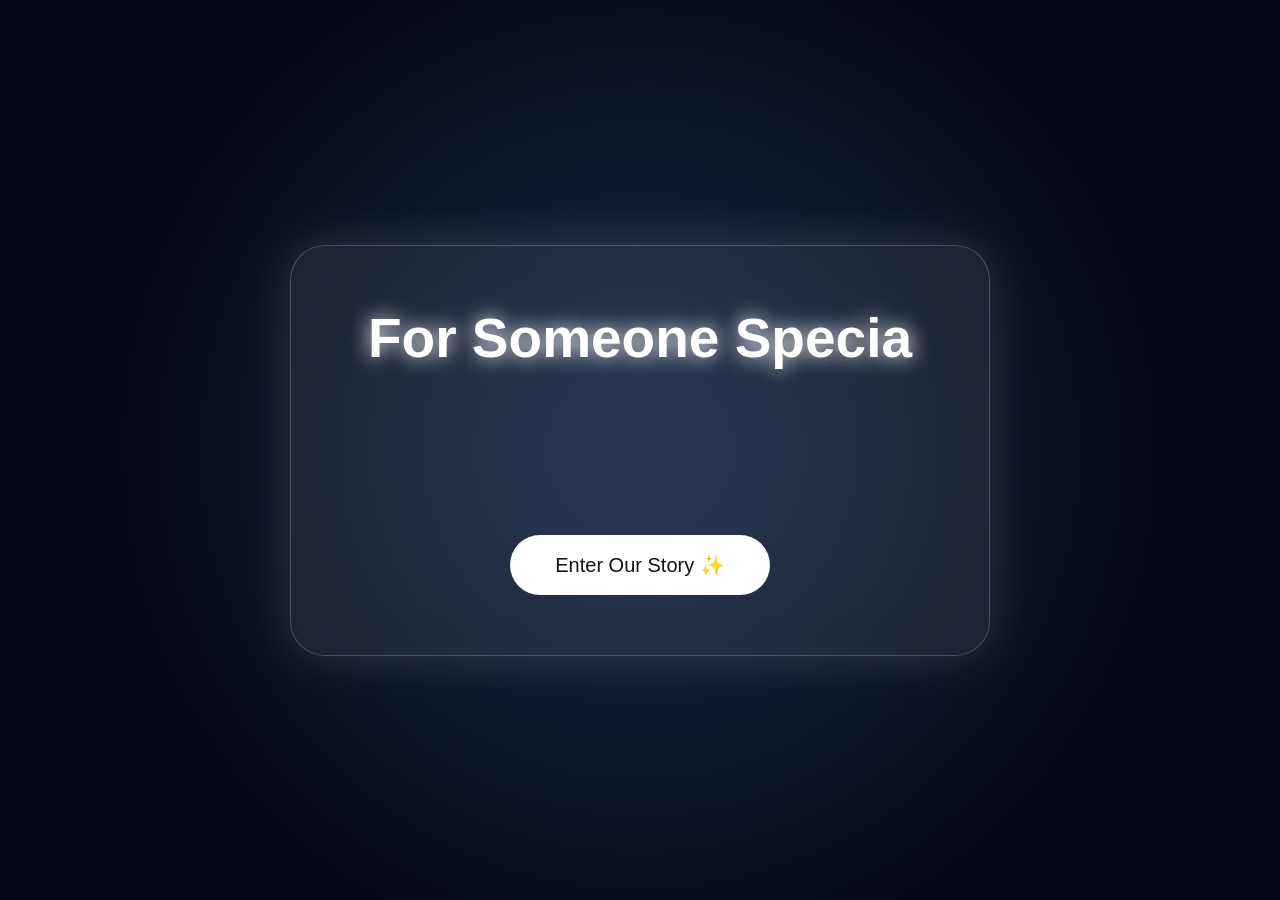
==== commit de1f837d: "Rename welcome.html to index.html" ====
--- a/index.html
+++ b/index.html
@@ -4,1074 +4,102 @@
 <head>
 
     <meta charset="UTF-8">
+
     <meta name="viewport" content="width=device-width, initial-scale=1.0">
 
-    <title>Our Story ❤️</title>
+    <title>Welcome ❤️</title>
 
     <link rel="stylesheet" href="style.css">
 
 </head>
 
-<body class="story-page">
+<body class="welcome-page">
 
-    <!-- Stars -->
     <div class="stars"></div>
 
-    <!-- Moon -->
-    <div class="moon"></div>
+    <div class="welcome-card">
 
-    <!-- ================= HERO ================= -->
+        <h1 id="welcomeTitle"></h1>
 
-    <section class="hero">
+        <p id="welcomeMessage"></p>
 
-        <h1>Our Story ✨</h1>
+        <button onclick="enterStory()">
 
-        <p>
+            Enter Our Story ✨
 
-            Every love story is beautiful...
-
-            <br><br>
-
-            but this one is ours.
-
-        </p>
-
-        <div class="scroll">
-
-            ↓ Scroll to begin ↓
-
-        </div>
-
-    </section>
-
-    <!-- ================= PROLOGUE ================= -->
-
-    <section class="prologue">
-
-        <div class="prologue-card">
-
-            <h2>✦ PROLOGUE ✦</h2>
-
-            <p>
-
-                Before every love story...
-
-                <br><br>
-
-                there are two people living completely different lives.
-
-                <br><br>
-
-                Never imagining...
-
-                that one day,
-
-                their paths would cross.
-
-                <br><br>
-
-                This is how ours began.
-
-            </p>
-
-        </div>
-
-    </section>
-
-    <!-- ================= CHAPTER ONE ================= -->
-
-    <section class="chapter">
-
-        <h2>✦ CHAPTER ONE ✦</h2>
-
-        <h3>Before We Knew Each Other</h3>
-
-    </section>
-
-    <!-- ================= MEMORY 1 ================= -->
-
-    <section class="memory">
-
-    <div class="memory-card">
-
-        <img src="images/IMG_20260731_130750_563.jpg" alt="Before We Met">
-
-        <h2>❤️ Before We Met</h2>
-
-        <p>
-
-            Long before we knew each other's names...
-
-            <br><br>
-
-            you were already becoming the amazing person
-
-            I would one day fall in love with.
-
-            <br><br>
-
-            Looking back now,
-
-            it feels like destiny had already started
-
-            writing our story.
-
-        </p>
-
-        <div class="quote">
-
-            ✦ "Some stories begin long before two people meet."
-
-        </div>
+        </button>
 
     </div>
 
-</section>
+<script>
 
-    <!-- ================= MEMORY 2 ================= -->
+const title =
+"For Someone Special ❤️";
 
-<section class="memory">
+const message =
+"A little world made from memories, smiles, and moments we never want to forget.";
 
-    <div class="memory-card">
+let titleIndex = 0;
 
-        <img src="images/IMG_20260731_130733_420.jpg" alt="My Childhood">
+let messageIndex = 0;
 
-        <h2>🌍 Somewhere Else...</h2>
+function typeTitle(){
 
-        <p>
+    if(titleIndex < title.length){
 
-            While you were living your story...
+        document.getElementById("welcomeTitle").textContent +=
+        title.charAt(titleIndex);
 
-            <br><br>
+        titleIndex++;
 
-            I was living mine.
+        setTimeout(typeTitle,100);
 
-            <br><br>
+    }
 
-            We had never met.
+    else{
 
-            We didn't know each other's names.
+        setTimeout(typeMessage,500);
 
-            <br><br>
+    }
 
-            Yet somehow...
+}
 
-            destiny was quietly bringing us closer.
+function typeMessage(){
 
-        </p>
+    if(messageIndex < message.length){
 
-        <div class="quote">
+        document.getElementById("welcomeMessage").textContent +=
+        message.charAt(messageIndex);
 
-            ✦ "The same sky watched over both of us."
+        messageIndex++;
 
-        </div>
+        setTimeout(typeMessage,50);
 
-    </div>
+    }
 
-</section>
+}
 
-    <!-- ================= MEMORY 3 ================= -->
+function enterStory(){
 
-<section class="memory">
+    // Remember that the user clicked
+    sessionStorage.setItem("musicUnlocked","true");
 
-    <div class="memory-card">
+    // Fade out
+    document.body.style.transition = "opacity 1.5s";
+    document.body.style.opacity = "0";
 
-        <img src="images/IMG_20260731_132105_362.jpg" alt="Growing Up">
+    // Go to the story page
+    setTimeout(()=>{
 
-        <h2>✨ Time Passed</h2>
+        window.location.href = "home.html";
 
-        <p>
+    },1500);
 
-            The years slowly went by.
+}
 
-            <br><br>
+window.onload = typeTitle;
 
-            We laughed.
-
-            We learned.
-
-            We grew.
-
-            <br><br>
-
-            Neither of us knew it...
-
-            but every passing day was bringing us closer to the moment our lives would finally meet.
-
-        </p>
-
-        <div class="quote">
-
-            ✦ "Time was preparing two hearts for one story."
-
-        </div>
-
-    </div>
-
-</section>
-
-<!-- ================= MEMORY 4 ================= -->
-
-<section class="memory">
-
-    <div class="memory-card">
-
-        <img src="images/2025-05-19 19.07.18.png" alt="Almost There">
-
-        <h2>✨ Almost There...</h2>
-
-        <p>
-
-            We were getting closer.
-
-            <br><br>
-
-            Still strangers...
-
-            <br><br>
-
-            Still living completely different lives.
-
-            <br><br>
-
-            Neither of us knew it yet...
-
-            but fate was quietly preparing the day we would finally meet.
-
-        </p>
-
-        <div class="quote">
-
-            ✦ "Sometimes destiny works in silence."
-
-        </div>
-
-    </div>
-
-</section>
-
-<!-- ================= MEMORY 5 ================= -->
-
-<section class="memory">
-
-    <div class="memory-card">
-
-        <img src="images/IMG_20260731_010848_901.jpg" alt="We Finally Met">
-
-        <h2>❤️ Then... We Finally Met</h2>
-
-        <p>
-
-            Out of all the schools...
-
-            <br><br>
-
-            Out of all the classrooms...
-
-            <br><br>
-
-            Out of all the people we could have met...
-
-            <br><br>
-
-            Somehow...
-
-            our paths crossed.
-
-            <br><br>
-
-            And from that moment...
-
-            our story truly began.
-
-        </p>
-
-        <div class="quote">
-
-            ✦ "Some meetings change your whole life."
-
-        </div>
-
-    </div>
-
-</section>
-
-<!-- ================= TRANSITION ================= -->
-
-<section class="ending">
-
-    <div class="prologue-card">
-
-        <h2>✨ Every Story Has A Beginning ✨</h2>
-
-        <p>
-
-            Everything you've seen...
-
-            <br><br>
-
-            every smile...
-
-            <br>
-
-            every memory...
-
-            <br>
-
-            every step...
-
-            <br><br>
-
-            was quietly leading us...
-
-            <br><br>
-
-            to one unforgettable day.
-
-        </p>
-
-    </div>
-
-</section>
-
-<!-- ================= SPECIAL DATE ================= -->
-
-<section class="special-date">
-
-    <div class="date-card">
-
-        <p class="date-small">
-            ✦ A New Chapter Begins ✦
-        </p>
-
-        <h2>
-            September 10, 2025
-        </h2>
-
-        <p class="date-message">
-
-            The day two separate stories...
-
-            <br><br>
-
-            finally became one.
-
-            <br><br>
-
-            ❤️
-
-        </p>
-
-    </div>
-
-</section>
-
-<!-- ================= CHAPTER TWO ================= -->
-
-<section class="chapter chapter-two">
-
-    <div class="chapter-card">
-
-        <p>
-            ✦ CHAPTER TWO ✦
-        </p>
-
-        <h2>
-            The Beginning of Us ❤️
-        </h2>
-
-        <h3>
-            Where a simple meeting became something unforgettable.
-        </h3>
-
-    </div>
-
-</section>
-
-<!-- ================= CHAPTER TWO MEMORY 1 ================= -->
-
-<section class="memory chapter-two-memory">
-
-    <div class="memory-card">
-
-        <img src="images/IMG_20260731_160556_103.jpg" alt="The First Day">
-
-        <h2>
-            ❤️ September 10, 2025
-        </h2>
-
-        <h3>
-            The First Day
-        </h3>
-
-        <p>
-
-            Before this day...
-
-            <br><br>
-
-            we were just two people living our own stories.
-
-            <br><br>
-
-            Then somehow...
-
-            our paths crossed.
-
-            <br><br>
-
-            A normal day became the beginning of something unforgettable.
-
-        </p>
-
-        <div class="quote">
-
-            ✦ "The greatest stories often begin with a simple moment."
-
-        </div>
-
-    </div>
-
-</section>
-
-<!-- ================= TRUST GROWTH SCENE ================= -->
-
-<section class="trust-scene">
-
-    <div class="trust-card">
-
-        <p>
-            ✦ TIME PASSED ✦
-        </p>
-
-        <h2>
-            Slowly... Slowly... ❤️
-        </h2>
-
-        <p>
-
-            At first, we were just two people
-            getting to know each other.
-
-            <br><br>
-
-            But day by day...
-
-            <br><br>
-
-            conversations became laughter.
-
-            <br><br>
-
-            Small moments became memories.
-
-            <br><br>
-
-            And little by little...
-
-            our trust grew stronger.
-
-        </p>
-
-        <div class="quote">
-
-            ✦ "The strongest bonds are built one moment at a time."
-
-        </div>
-
-    </div>
-
-</section>
-
-<!-- ================= GOOFY MEMORIES GALLERY ================= -->
-
-<section class="gallery">
-
-    <div class="gallery-title">
-
-        <p>
-            ✦ OUR LITTLE MOMENTS ✦
-        </p>
-
-        <h2>
-            The Memories That Made Us Smile ❤️
-        </h2>
-
-        <h3>
-            The jokes, the random moments,
-            and the memories that became ours.
-        </h3>
-
-    </div>
-
-
-    <div class="gallery-grid">
-
-
-        <!-- PHOTO 1 -->
-
-        <div class="photo-card">
-
-            <img src="images/IMG_20260731_010931_132.jpg">
-
-            <p>
-                😂 One of our random moments
-            </p>
-
-        </div>
-
-
-        <!-- PHOTO 2 -->
-
-        <div class="photo-card">
-
-            <img src="images/IMG_20260731_160327_457.jpg">
-
-            <p>
-                ❤️ Just you being yourself makes me smile
-            </p>
-
-        </div>
-
-
-        <!-- PHOTO 3 -->
-
-        <div class="photo-card">
-
-            <img src="images/IMG_20260731_162504_983.jpg">
-
-            <p>
-                ✨ Another memory we keep and never to forget that you trusted me with it💕
-            </p>
-
-        </div>
-
-
-
-        <!-- VIDEO 1 -->
-
-        <div class="video-card">
-
-            <video controls>
-
-                <source src="videos/VID_22171017_023219_866.mp4" type="video/mp4">
-
-                type="video/mp4">
-
-            </video>
-
-
-            <p>
-                🎥 A moment worth replaying
-            </p>
-
-        </div>
-
-
-
-        <!-- VIDEO 2 -->
-
-        <div class="video-card">
-
-            <video controls>
-
-                <source src="videos/VID_29640628_100243_461.mp4" type="video/mp4">
-
-                type="video/mp4">
-
-            </video>
-
-
-            <p>
-                😂 Another memory
-            </p>
-
-        </div>
-
-
-    </div>
-
-
-</section>
-
-<audio id="bgMusic">
-    <source src="music/fromthestart.mp3" type="audio/mpeg">
-</audio>
-
-<audio id="notificationsound" preload="auto">
-    <source src="music/notificationsound.mp3" type="audio/mpeg">
-</audio>
-
-<audio id="typingSound" preload="auto">
-    <source src="music/typing.mp3" type="audio/mpeg">
-</audio>
-
-<!-- ================= MUSIC START SCREEN ================= -->
-
-<div id="musicOverlay">
-
-    <div class="overlay-content">
-
-        <h2>✨ Continue Our Story ✨</h2>
-
-        <p>Click anywhere to continue...</p>
-
-    </div>
-
-</div>
-
-<!-- ================= MOVIE PAUSE ================= -->
-
-<section class="movie-pause">
-
-    <div class="pause-text">
-
-        <p class="line1">
-            And before we knew it...
-        </p>
-
-        <p class="line2">
-            You had become my favorite person.
-        </p>
-
-    </div>
-
-</section>
-
-<section class="movie-pause">
-
-    <div class="pause-text">
-
-        <p class="line1">
-            Every conversation...
-        </p>
-
-        <p class="line2">
-            became something I looked forward to.
-        </p>
-
-    </div>
-
-</section>
-
-<section class="movie-pause">
-
-    <div class="pause-text">
-
-        <p class="line1">
-            Without even realizing it...
-        </p>
-
-        <p class="line2">
-            you had become home.💕🌸
-        </p>
-
-    </div>
-
-</section>
-
-<div class="fireflies"></div>
-
-<!-- ================= CHAPTER THREE ================= -->
-
-<section class="chapter chapter-three music-zone" id="musicScene">
-
-    <div class="chapter-card">
-
-        <p>
-            ✦ CHAPTER THREE ✦
-        </p>
-
-        <h2>
-            The Little Things ❤️
-        </h2>
-
-        <h3>
-            It wasn't the big moments...
-            <br><br>
-            It was the little ones.
-        </h3>
-
-    </div>
-
-</section>
-
-
-<!-- ================= CHAPTER THREE CINEMATIC CHAT MEMORIES ================= -->
-
-
-<section class="story-memory">
-
-    <img src="images/Screenshot_2026-07-31-22-22-05.png">
-
-    <div class="story-caption">
-
-        <p>
-            Every morning...
-        </p>
-
-        <h2>
-            somehow became brighter.
-        </h2>
-
-    </div>
-
-</section>
-
-
-
-<section class="story-memory">
-
-    <img src="images/Screenshot_2026-07-31-22-23-56.png">
-
-    <div class="story-caption">
-
-        <p>
-            Because I knew...
-        </p>
-
-        <h2>
-            I'd get to talk to you.
-        </h2>
-
-    </div>
-
-</section>
-
-
-
-<section class="story-memory">
-
-    <img src="images/Screenshot_2026-07-31-22-18-54.png">
-
-    <div class="story-caption">
-
-        <p>
-            Somehow...
-        </p>
-
-        <h2>
-            your messages became my favorite notifications.
-        </h2>
-
-    </div>
-
-</section>
-
-
-
-<section class="story-memory">
-
-    <img src="images/Screenshot_2026-07-31-22-29-11.png">
-
-    <div class="story-caption">
-
-        <p>
-            I never got tired...
-        </p>
-
-        <h2>
-            of hearing about your day.
-        </h2>
-
-    </div>
-
-</section>
-
-
-
-<section class="story-memory">
-
-    <img src="images/Screenshot_2026-07-31-22-35-17.png">
-
-    <div class="story-caption">
-
-        <p>
-            We could talk...
-        </p>
-
-        <h2>
-            about absolutely nothing...
-        </h2>
-
-    </div>
-
-</section>
-
-
-
-<section class="story-memory">
-
-    <img src="images/Screenshot_2026-07-31-22-36-12.png">
-
-    <div class="story-caption">
-
-        <p>
-            Yet somehow...
-        </p>
-
-        <h2>
-            those became my favorite conversations.
-        </h2>
-
-    </div>
-
-</section>
-
-
-
-<section class="story-memory">
-
-    <img src="images/Screenshot_2026-07-31-22-37-26.png">
-
-    <div class="story-caption">
-
-        <p>
-            You never had to be perfect...
-        </p>
-
-        <h2>
-            because you were already enough.
-        </h2>
-
-    </div>
-
-</section>
-
-
-
-<section class="story-memory">
-
-    <img src="images/Screenshot_2026-07-31-22-34-33.png">
-
-    <div class="story-caption">
-
-        <p>
-            Without realizing it...
-        </p>
-
-        <h2>
-            you became my favorite part of every day.
-        </h2>
-
-    </div>
-
-</section>
-
-
-
-<!-- ================= CHAPTER THREE MESSAGES ================= -->
-
-<section class="messages-section">
-
-    <div class="messages-header">
-
-        <div class="messages-title">
-
-            <p>
-                ✦ THE LITTLE THINGS ✦
-            </p>
-
-            <h2>
-                The Messages I Never Wanted To Forget ❤️
-            </h2>
-
-            <h3>
-                Small conversations...
-                <br><br>
-                that became some of my favorite memories.
-            </h3>
-
-        </div>
-
-    </div>
-
-
-    <!-- MESSAGE MEMORY 1 -->
-
-    <div class="chat-memory">
-
-        <div class="chat-text">
-
-            <div class="message-bubble her">
-
-                Her:
-                <br>
-                "Morning hun❤️"
-
-            </div>
-
-
-            <div class="message-bubble me">
-
-                Me:
-                <br>
-                "Good morning princess💋😊"
-
-            </div>
-
-
-            <p class="memory-caption">
-
-                ✦ Somehow, even a simple message from you
-                could make my whole day better.
-
-            </p>
-
-        </div>
-
-    </div>
-
-
-
-    <!-- MESSAGE MEMORY 2 -->
-
-
-    <div class="chat-memory reverse">
-
-        <div class="chat-text">
-
-            <div class="message-bubble her">
-
-                Her:
-                <br>
-                "How was your day?"
-
-            </div>
-
-
-            <div class="message-bubble me">
-
-                Me:
-                <br>
-                "My day was good.. maybe yours❤️"
-
-            </div>
-
-
-            <p class="memory-caption">
-
-                ✦ It was never about what we talked about...
-                <br>
-                it was about who I was talking to.
-
-            </p>
-
-        </div>
-
-    </div>
-
-
-
-</section>
-
-<!-- ================= FINAL PHONE SCENE ================= -->
-
-<section class="final-scene">
-
-    <div class="hand"></div>
-
-    <div id="iphone">
-
-        <div id="lockScreen">
-
-            <div id="notificationCard">
-
-                <strong>Instagram</strong>
-                <br>
-                You have a new message ❤️
-
-            </div>
-
-        </div>
-
-
-        <div id="instagramScreen">
-
-            <div class="ig-header">
-
-    <img src="images/IMG_20260731_010424_592.jpg" class="profile-pic">
-
-    <div class="profile-info">
-
-        <strong>mon lumiere🌸✨</strong>
-
-        <span>Active now</span>
-
-    </div>
-
-</div>
-
-
-            <div class="chat-area" id="chatArea">
-
-
-                <div class="chat-message mine">
-
-                    <div class="bubble">
-
-                        <span id="typingMessage"></span>
-
-                    </div>
-
-                    <span class="time">
-                        12:00 AM
-                    </span>
-
-                    <span class="seen">
-                        Seen
-                    </span>
-
-                </div>
-
-
-                <div id="typingIndicator">
-                    typing...
-                </div>
-
-
-            </div>
-
-
-            <div class="send-area">
-
-                <button id="sendButton">
-                    ✈
-                </button>
-
-            </div>
-
-
-            <div id="replyBox">
-
-                <input 
-                id="replyInput"
-                placeholder="Reply to the message ❤️">
-
-
-                <button id="replySend">
-                    ❤️
-                </button>
-
-            </div>
-
-
-        </div>
-
-    </div>
-
-
-</section>
-
-
-<section class="ultimate-ending">
-
-    <div id="endingText"></div>
-
-</section>
-
-<script src="home.js"></script>
+</script>
 
 </body>
-
 </html>
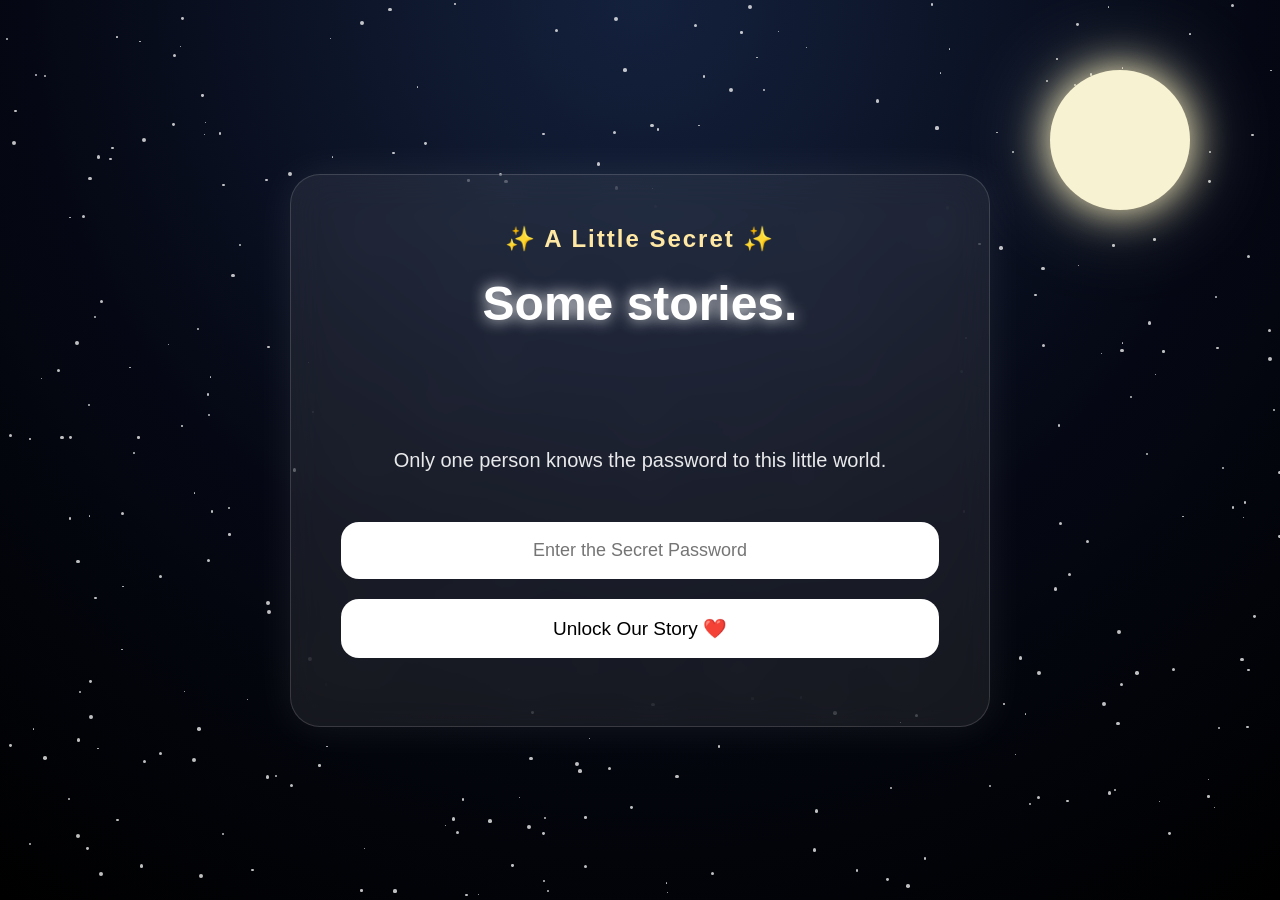
==== commit 67043ba0: "Create index.html" ====
--- a/index.html
+++ b/index.html
@@ -1,105 +1,86 @@
-<!DOCTYPE html>
-<html lang="en">
-
-<head>
-
-    <meta charset="UTF-8">
-
-    <meta name="viewport" content="width=device-width, initial-scale=1.0">
-
-    <title>Welcome ❤️</title>
-
-    <link rel="stylesheet" href="style.css">
-
-</head>
-
-<body class="welcome-page">
-
-    <div class="stars"></div>
-
-    <div class="welcome-card">
-
-        <h1 id="welcomeTitle"></h1>
-
-        <p id="welcomeMessage"></p>
-
-        <button onclick="enterStory()">
-
-            Enter Our Story ✨
-
-        </button>
-
-    </div>
-
-<script>
-
-const title =
-"For Someone Special ❤️";
-
-const message =
-"A little world made from memories, smiles, and moments we never want to forget.";
-
-let titleIndex = 0;
-
-let messageIndex = 0;
-
-function typeTitle(){
-
-    if(titleIndex < title.length){
-
-        document.getElementById("welcomeTitle").textContent +=
-        title.charAt(titleIndex);
-
-        titleIndex++;
-
-        setTimeout(typeTitle,100);
-
-    }
-
-    else{
-
-        setTimeout(typeMessage,500);
-
-    }
-
-}
-
-function typeMessage(){
-
-    if(messageIndex < message.length){
-
-        document.getElementById("welcomeMessage").textContent +=
-        message.charAt(messageIndex);
-
-        messageIndex++;
-
-        setTimeout(typeMessage,50);
-
-    }
-
-}
-
-function enterStory(){
-
-    // Remember that the user clicked
-    sessionStorage.setItem("musicUnlocked","true");
-
-    // Fade out
-    document.body.style.transition = "opacity 1.5s";
-    document.body.style.opacity = "0";
-
-    // Go to the story page
-    setTimeout(()=>{
-
-        window.location.href = "home.html";
-
-    },1500);
-
-}
-
-window.onload = typeTitle;
-
-</script>
-
-</body>
-</html>
+<!DOCTYPE html>
+<html lang="en">
+
+<head>
+
+    <meta charset="UTF-8">
+
+    <meta name="viewport"
+          content="width=device-width, initial-scale=1.0">
+
+    <title>Our Story ❤️</title>
+
+    <link rel="stylesheet" href="style.css">
+
+</head>
+
+<body class="login-page">
+
+    <!-- Animated Background -->
+
+    <div class="stars"></div>
+
+    <div class="moon"></div>
+
+
+
+    <!-- Main Card -->
+
+    <div class="container">
+
+        <h3 class="smallTitle">
+
+            ✨ A Little Secret ✨
+
+        </h3>
+
+
+
+        <h1 id="typing"></h1>
+
+
+
+        <p class="description">
+
+            Only one person knows the password
+            to this little world.
+
+        </p>
+
+
+
+        <div id="loginBox">
+
+            <input
+
+                type="password"
+
+                id="password"
+
+                placeholder="Enter the Secret Password"
+
+            >
+
+
+
+            <button onclick="checkPassword()">
+
+                Unlock Our Story ❤️
+
+            </button>
+
+
+
+            <p id="error"></p>
+
+        </div>
+
+    </div>
+
+
+
+    <script src="login.js"></script>
+
+</body>
+
+</html>
